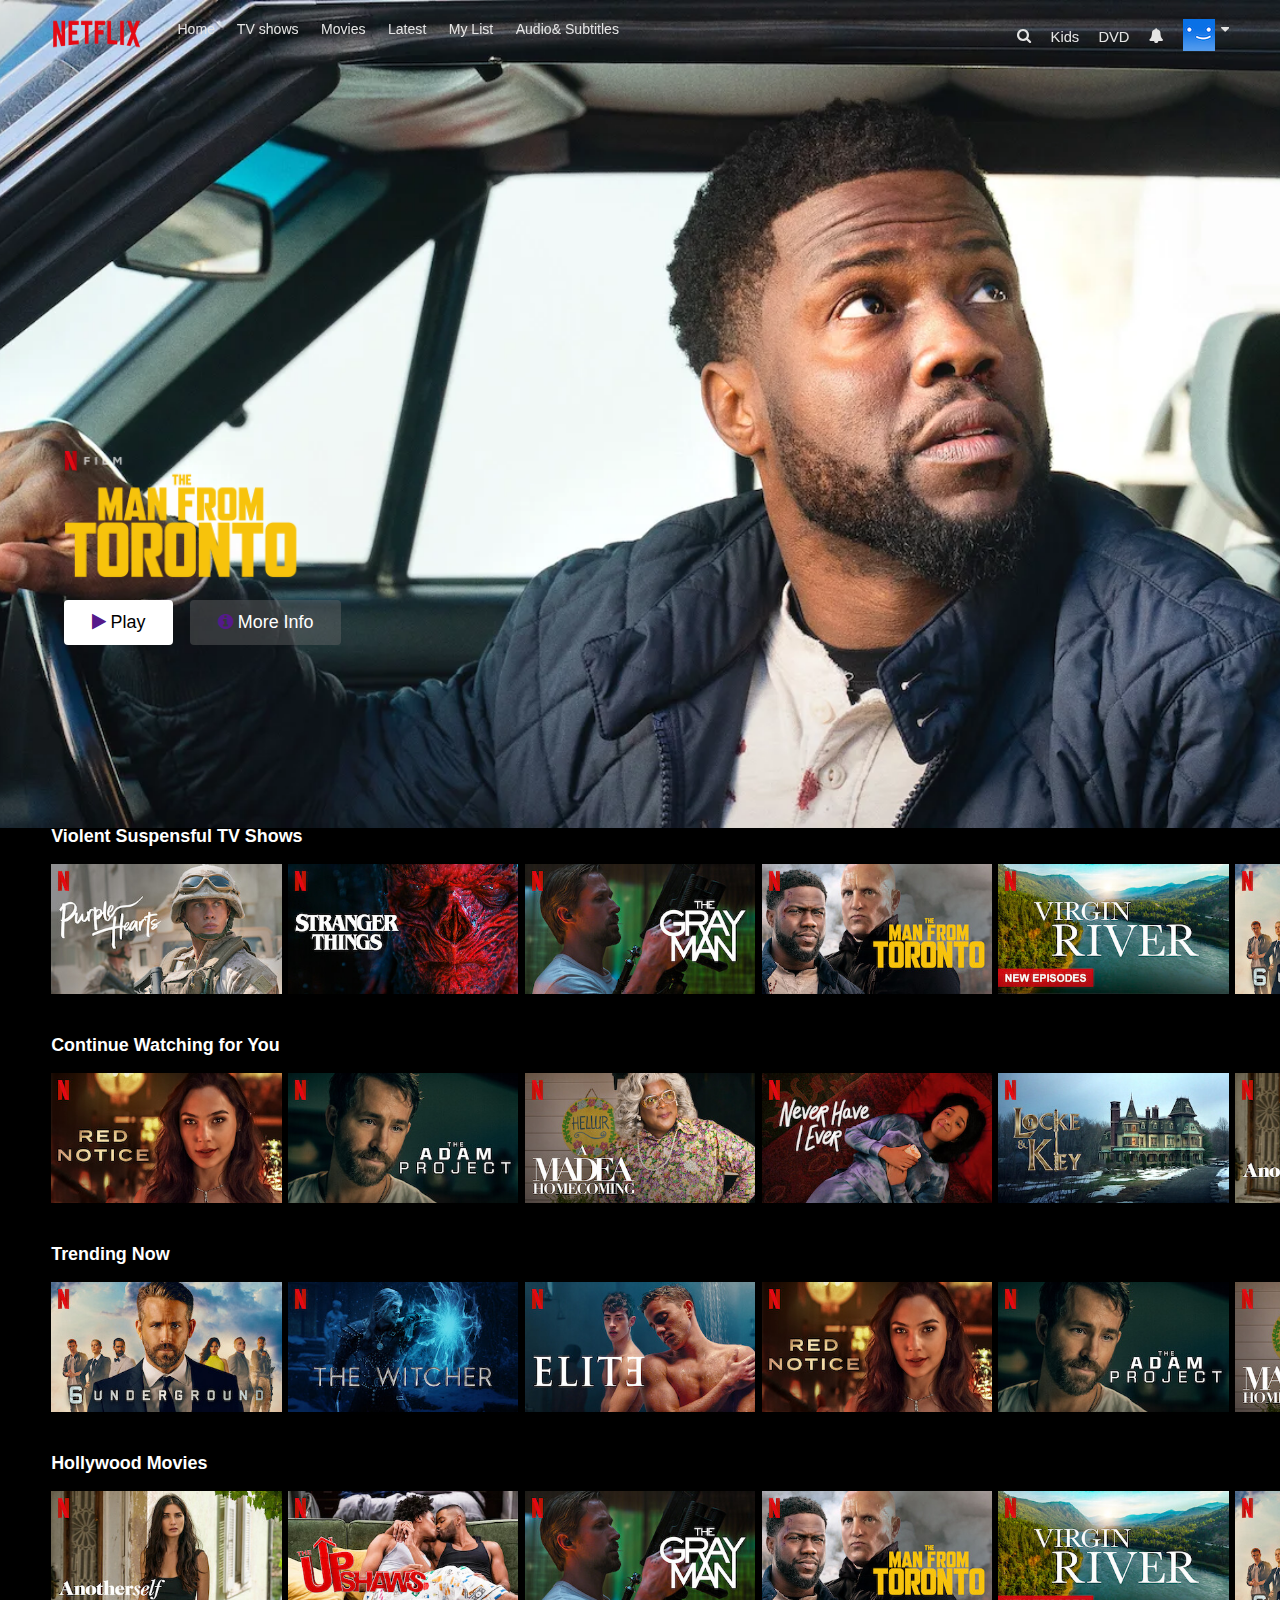
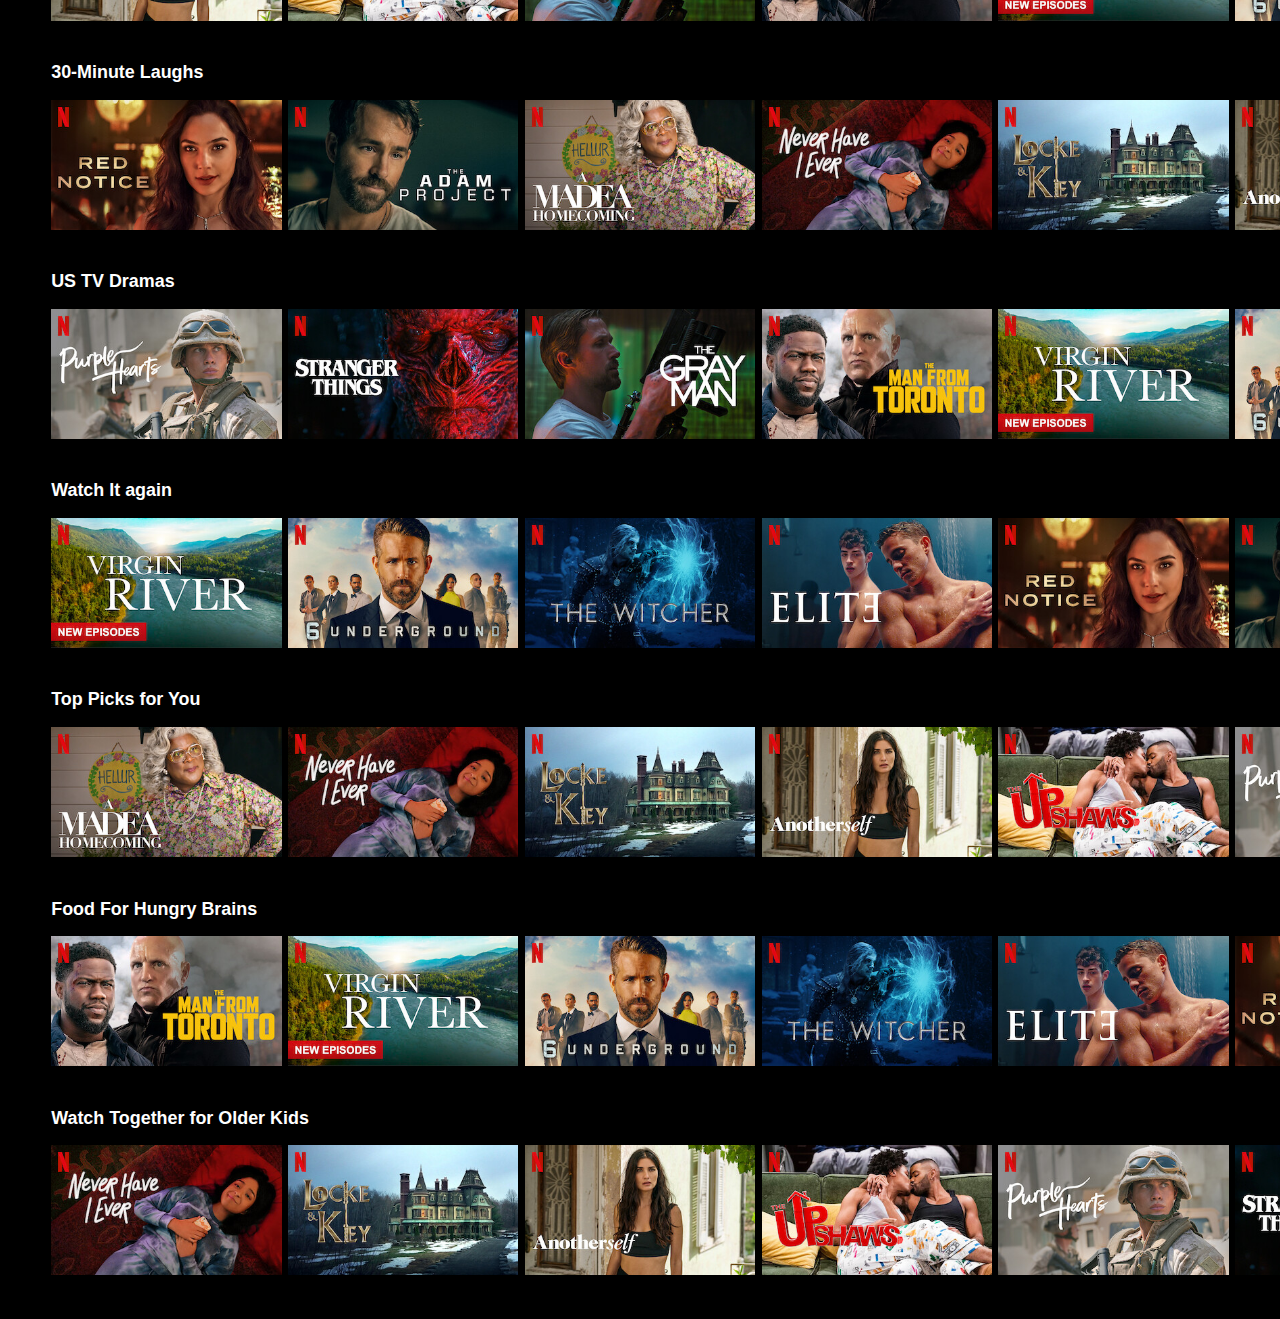
==== index.html @ 35ba5ec5 "debogging the styling of header" ====
<!DOCTYPE html>
<html lang="en">

<head>
    <meta charset="UTF-8">
    <meta http-equiv="X-UA-Compatible" content="IE=edge">
    <meta name="viewport" content="width=device-width, initial-scale=1.0">
    <link rel="stylesheet" href="https://cdnjs.cloudflare.com/ajax/libs/font-awesome/4.7.0/css/font-awesome.min.css">
    <link rel="stylesheet" href="./css/header.css" >
    <link rel="stylesheet" href="./css/body.css">
    <link rel="stylesheet" href="./css/modal.css">
    <title>Netflix</title>
</head>

<body>
    <div class="main">
        <div class="background">
            <div class="container">
                <header class="container_header" id="nav">

                    <div class="logo">
                        <img src="./images/logo2.png" class="imglogo">
                        <ul class="b links">
                            <li><a href="">Home </a></li>
                            <li><a href="">TV shows</a></li>
                            <li><a href="">Movies</a></li>
                            <li><a href="">Latest</a></li>
                            <li><a href="">My List</a></li>
                            <li><a href="">Audio& Subtitles</a></li>

                        </ul>
                    </div>
                    <div class="buttons">

                        <a href="" class="fa fa-search" id="btn"></a>
                        <a class="kids" href=" " id="btn">Kids</a>
                        <a href="">DVD</a>
                        <a href="" class="fa fa-bell" id="btn"></a>

                        <div class="dropdown">
                            <div class="dropbtn">
                                <a href=""><img src="./images/avtr.png" class="avtr"></a>
                                <span><a class="fa fa-caret-down"></a></span>
                            </div>

                            <div class="dropdown-content">
                                <a href="#">kids</a>
                                <a href="#">Manage Profile</a>
                                <hr>
                                <a href="">account</a>
                                <a href=""> help center</a>
                                <hr>
                                <a href=""> signout of Netflix</a>

                            </div>
                        </div>
                    </div>

            </div>
            </header>

            <!--banner-->

            <div class="banner">
                <div class="banner_elt">
                    <!-- <h1 class="ban_title">6 UNDERGROUND</h1> -->
                    <img src="./images/cvr-lrg.webp" class="ban_icn">
                    <div class="banner_btns">
                        <button class="banner_btn1"><a class="fa fa-play" href=""></a> Play</button>
                        <button class="banner_btn2"><a class="fa fa-info-circle" href=""></a> More Info</button>
                    </div>
                    <div class="ban_fader"></div>
                </div>
            </div>

            <!--horizontal sliders-->

            <div class="sliders">
                <a class="a slider_title">Violent Suspensful TV Shows</a>
                <div class="posters">
                    <div class="event_img">
                        <img src="./images/p1.jpg" class="poster">
                        <img src="./images/p2.jpg" class="poster">
                        <img src="./images/p3.jpg" class="poster">
                        <img src="./images/p4.jpg" class="poster">
                        <img src="./images/p5.jpg" class="poster">
                        <img src="./images/p6.jpg" class="poster">
                        <img src="./images/p7.jpg" class="poster">
                        <img src="./images/p8.jpg" class="poster">
                    </div>
                </div>

                <a class="slider_title">Continue Watching for You</a>
                <div class="posters">
                    <div class="event_img2">
                        <img src="./images/p9.jpg" class="poster">
                        <img src="./images/p10.jpg" class="poster">
                        <img src="./images/p11.jpg" class="poster">
                        <img src="./images/p12.jpg" class="poster">
                        <img src="./images/p13.jpg" class="poster">
                        <img src="./images/p14.jpg" class="poster">
                        <img src="./images/p15.jpg" class="poster">
                        <img src="./images/p5.jpg" class="poster">
                    </div>
                </div>

                <a class="slider_title">Trending Now</a>
                <div class="posters">
                    <div class="event_img3">
                        <img src="./images/p6.jpg" class="poster">
                        <img src="./images/p7.jpg" class="poster">
                        <img src="./images/p8.jpg" class="poster">
                        <img src="./images/p9.jpg" class="poster">
                        <img src="./images/p10.jpg" class="poster">
                        <img src="./images/p11.jpg" class="poster">
                        <img src="./images/p12.jpg" class="poster">
                        <img src="./images/p13.jpg" class="poster">
                    </div>
                </div>

                <a class="slider_title">Hollywood Movies</a>
                <div class="posters">
                    <div class="event_img4">
                        <img src="./images/p14.jpg" class="poster">
                        <img src="./images/p15.jpg" class="poster">
                        <img src="./images/p3.jpg" class="poster">
                        <img src="./images/p4.jpg" class="poster">
                        <img src="./images/p5.jpg" class="poster">
                        <img src="./images/p6.jpg" class="poster">
                        <img src="./images/p7.jpg" class="poster">
                        <img src="./images/p8.jpg" class="poster">
                    </div>
                </div>

                <a class="slider_title">30-Minute Laughs</a>
                <div class="posters">
                    <div class="event_img5">
                        <img src="./images/p9.jpg" class="poster">
                        <img src="./images/p10.jpg" class="poster">
                        <img src="./images/p11.jpg" class="poster">
                        <img src="./images/p12.jpg" class="poster">
                        <img src="./images/p13.jpg" class="poster">
                        <img src="./images/p14.jpg" class="poster">
                        <img src="./images/p15.jpg" class="poster">
                        <img src="./images/p1.jpg" class="poster">
                    </div>
                </div>

                <a class="slider_title">US TV Dramas</a>
                <div class="posters">
                    <div class="event_img6">
                        <img src="./images/p1.jpg" class="poster">
                        <img src="./images/p2.jpg" class="poster">
                        <img src="./images/p3.jpg" class="poster">
                        <img src="./images/p4.jpg" class="poster">
                        <img src="./images/p5.jpg" class="poster">
                        <img src="./images/p6.jpg" class="poster">
                        <img src="./images/p7.jpg" class="poster">
                        <img src="./images/p8.jpg" class="poster">
                    </div>
                </div>

                <a class="slider_title">Watch It again</a>
                <div class="posters">
                    <div class="event_img7">
                        <img src="./images/p5.jpg" class="poster">
                        <img src="./images/p6.jpg" class="poster">
                        <img src="./images/p7.jpg" class="poster">
                        <img src="./images/p8.jpg" class="poster">
                        <img src="./images/p9.jpg" class="poster">
                        <img src="./images/p10.jpg" class="poster">
                        <img src="./images/p11.jpg" class="poster">
                        <img src="./images/p12.jpg" class="poster">
                    </div>
                </div>

                <a class="slider_title">Top Picks for You</a>
                <div class="posters">
                    <div class="event_img8">
                        <img src="./images/p11.jpg" class="poster">
                        <img src="./images/p12.jpg" class="poster">
                        <img src="./images/p13.jpg" class="poster">
                        <img src="./images/p14.jpg" class="poster">
                        <img src="./images/p15.jpg" class="poster">
                        <img src="./images/p1.jpg" class="poster">
                        <img src="./images/p2.jpg" class="poster">
                        <img src="./images/p3.jpg" class="poster">
                    </div>
                </div>

                <a class="slider_title">Food For Hungry Brains</a>
                <div class="posters">
                    <div class="event_img9">
                        <img src="./images/p4.jpg" class="poster">
                        <img src="./images/p5.jpg" class="poster">
                        <img src="./images/p6.jpg" class="poster">
                        <img src="./images/p7.jpg" class="poster">
                        <img src="./images/p8.jpg" class="poster">
                        <img src="./images/p9.jpg" class="poster">
                        <img src="./images/p10.jpg" class="poster">
                        <img src="./images/p11.jpg" class="poster">
                    </div>
                </div>

                <a class="slider_title">Watch Together for Older Kids</a>
                <div class="posters">
                    <div class="event_img10">
                        <img src="./images/p12.jpg" class="poster">
                        <img src="./images/p13.jpg" class="poster">
                        <img src="./images/p14.jpg" class="poster">
                        <img src="./images/p15.jpg" class="poster">
                        <img src="./images/p1.jpg" class="poster">
                        <img src="./images/p2.jpg" class="poster">
                        <img src="./images/p3.jpg" class="poster">
                        <img src="./images/p4.jpg" class="poster">
                    </div>
                </div>

            </div>
        </div>


        <div class="popup">
            <div class="close_div">
                <img src="./images/svgexport-12.svg" class="close_btn" />
            </div>

            <div class="popup_content">
                <img src="./images/ban_icn.webp" class="img_title" />
                <div class="content_btns">
                    <button class="cont_btn btn1"><img src="./images/svgexport-3.svg" />Play</button>
                    <div>
                        <img src="./images/svgexport-9.svg" class="cont_bimg" />
                    </div>
                    <div>
                        <img src="./images/svgexport-10.svg" class="cont_bimg btn3" />
                    </div>
                    <div>
                        <img src="./images/svgexport-11.svg" class="cont_bimg">
                    </div>
                </div>

            </div>

            <div class="popup_padding">
                <div class="preview_detail">
                    <div class="preview_left">
                        <span class="match_score">96% Match</span>
                        <span class="year">2021</span>
                        <span class="maturity_num"> 18+</span>
                        <span class="duration">2 Seasons</span>
                        <span class="audio_badge"></span>
                        <img class="audio_desc" src="./images/svgexport-15.svg" />
                        <span class="ptrack_content">
                            <p>
                                Lorem ipsum dolor sit amet consectetur adipisicing elit. Optio
                                deleniti perferendis cupiditate minima!
                            </p>
                        </span>
                    </div>

                    <div class="preview_right">
                        <div class="preview_tag">
                            <span class="prev_title">Cast:
                                <a>a1, </a>
                                <a>a2, </a>
                                <a>a3, </a>
                            </span>
                            <span class="prev_title">Genres
                                <a>a1, </a>
                                <a>a2, </a>
                                <a>a3, </a>
                            </span>
                            <span class="prev_title">This Show is
                                <a>a1, </a>
                                <a>a2, </a>
                                <a>a3, </a>
                            </span>
                        </div>
                    </div>
                </div>

                <div class="selector">
                    <h3 class="selector_name">Episodes</h3>
                    <div class="season_selector">
                        <span>Season 1<a class="fa fa-caret-down"></a></span>
                    </div>
                </div>

                <div class="episode_lists selected">
                    <div class="episode_list">
                        <h2 class="index_num">1</h2>
                        <div class="select_play">
                            <div class="hovered_play">
                                <img src="./images/p5.jpg" class="select_play_top" />
                                <img src="./images/svgexport-16.svg" class="play_icn min" />
                            </div>
                        </div>
                        <div class="episode_content">
                            <div class="episode_title">
                                <span>The End's Beginning</span>
                                <span class="episode_length">57m</span>
                            </div>
                            <p class="episode_desc">
                                Lorem ipsum dolor sit, amet consectetur adipisicing elit.
                                Magni modi, rerum reiciendis libero iure adipisci quod ea
                                ullam aut nulla recusandae. Perspiciatis dolores ducimus velit
                                vero officiis expedita maiores architecto!
                            </p>
                        </div>
                    </div>
                </div>

                <div class="episode_lists">
                    <div class="episode_list">
                        <h2 class="index_num">2</h2>
                        <div class="select_play">
                            <div class="hovered_play">
                                <img src="./images/p5.jpg" class="select_play_top" />
                                <img src="./images/svgexport-16.svg" class="play_icn min" />
                            </div>
                        </div>
                        <div class="episode_content">
                            <div class="episode_title">
                                <span>The End's Beginning</span>
                                <span class="episode_length">57m</span>
                            </div>
                            <p class="episode_desc">
                                Lorem ipsum dolor sit, amet consectetur adipisicing elit.
                                Magni modi, rerum reiciendis libero iure adipisci quod ea
                                ullam aut nulla recusandae. Perspiciatis dolores ducimus velit
                                vero officiis expedita maiores architecto!
                            </p>
                        </div>
                    </div>
                </div>

                <div class="episode_lists">
                    <div class="episode_list">
                        <h2 class="index_num">3</h2>
                        <div class="select_play">
                            <div class="hovered_play">
                                <img src="./images/p5.jpg" class="select_play_top" />
                                <img src="./images/svgexport-16.svg" class="play_icn min" />
                            </div>
                        </div>
                        <div class="episode_content">
                            <div class="episode_title">
                                <span>The End's Beginning</span>
                                <span class="episode_length">57m</span>
                            </div>
                            <p class="episode_desc">
                                Lorem ipsum dolor sit, amet consectetur adipisicing elit.
                                Magni modi, rerum reiciendis libero iure adipisci quod ea
                                ullam aut nulla recusandae. Perspiciatis dolores ducimus velit
                                vero officiis expedita maiores architecto!
                            </p>
                        </div>
                    </div>
                </div>

                <div class="episode_lists">
                    <div class="episode_list">
                        <h2 class="index_num">4</h2>
                        <div class="select_play">
                            <div class="hovered_play">
                                <img src="./images/p5.jpg" class="select_play_top" />
                                <img src="./images/svgexport-16.svg" class="play_icn min" />
                            </div>
                        </div>
                        <div class="episode_content">
                            <div class="episode_title">
                                <span>The End's Beginning</span>
                                <span class="episode_length">57m</span>
                            </div>
                            <p class="episode_desc">
                                Lorem ipsum dolor sit, amet consectetur adipisicing elit.
                                Magni modi, rerum reiciendis libero iure adipisci quod ea
                                ullam aut nulla recusandae. Perspiciatis dolores ducimus velit
                                vero officiis expedita maiores architecto!
                            </p>
                        </div>
                    </div>
                </div>

                <div class="episode_lists">
                    <div class="episode_list">
                        <h2 class="index_num">5</h2>
                        <div class="select_play">
                            <div class="hovered_play">
                                <img src="./images/p5.jpg" class="select_play_top" />
                                <img src="./images/svgexport-16.svg" class="play_icn min" />
                            </div>
                        </div>
                        <div class="episode_content">
                            <div class="episode_title">
                                <span>The End's Beginning</span>
                                <span class="episode_length">57m</span>
                            </div>
                            <p class="episode_desc">
                                Lorem ipsum dolor sit, amet consectetur adipisicing elit.
                                Magni modi, rerum reiciendis libero iure adipisci quod ea
                                ullam aut nulla recusandae. Perspiciatis dolores ducimus velit
                                vero officiis expedita maiores architecto!
                            </p>
                        </div>
                    </div>

                </div>


                <h3 class="title_header">
                    <img src="./images/svgexport-17.svg" class="title_groupimg" />More
                    Like This
                </h3>

                <div class="collection">
                    <div class="grid_itm">
                        <div class="collc_card">
                            <div class="hovered_play">
                                <img src="./images/p5.jpg" class="collec_img" />
                                <img src="./images/svgexport-16.svg" class="play_icn" />
                            </div>
                            <div class="collec_title">
                                <div class="collec_row">
                                    <div>
                                        <span class="collec_simmilarity">88% Match</span>
                                        <span class="collec_maturitynum">7+</span>
                                        <span>2021</span>
                                    </div>

                                    <div>
                                        <img src="./images/svgexport-9.svg" class="collec_add" />
                                    </div>
                                </div>

                                <p class="collec_desc">
                                    Lorem ipsum dolor sit amet, consectetur adipisicing elit.
                                    Inventore, vero quasi hic in harum sunt, eaque ut totam
                                    dolorem voluptates minus saepe omnis
                                </p>
                            </div>
                        </div>
                    </div>

                    <div class="grid_itm">
                        <div class="collc_card">
                            <div class="hovered_play">
                                <img src="./images/p1.jpg" class="collec_img" />
                                <img src="./images/svgexport-16.svg" class="play_icn" />
                            </div>
                            <div class="collec_title">
                                <div class="collec_row">
                                    <div>
                                        <span class="collec_simmilarity">88% Match</span>
                                        <span class="collec_maturitynum">7+</span>
                                        <span>2021</span>
                                    </div>

                                    <div>
                                        <img src="./images/svgexport-9.svg" class="collec_add" />
                                    </div>
                                </div>
                                <p class="collec_desc">
                                    Lorem ipsum dolor sit amet, consectetur adipisicing elit.
                                    Inventore, vero quasi hic in harum sunt, eaque ut totam
                                    dolorem voluptates minus saepe omnis
                                </p>
                            </div>
                        </div>
                    </div>

                    <div class="grid_itm">
                        <div class="collc_card">
                            <div class="hovered_play">
                                <img src="./images/p4.jpg" class="collec_img" />
                                <img src="./images/svgexport-16.svg" class="play_icn" />
                            </div>
                            <div class="collec_title">
                                <div class="collec_row">
                                    <div>
                                        <span class="collec_simmilarity">88% Match</span>
                                        <span class="collec_maturitynum">7+</span>
                                        <span>2021</span>
                                    </div>

                                    <div>
                                        <img src="./images/svgexport-9.svg" class="collec_add" />
                                    </div>
                                </div>
                                <p class="collec_desc">
                                    Lorem ipsum dolor sit amet, consectetur adipisicing elit.
                                    Inventore, vero quasi hic in harum sunt, eaque ut totam
                                    dolorem voluptates minus saepe omnis
                                </p>
                            </div>
                        </div>
                    </div>

                    <div class="grid_itm">
                        <div class="collc_card">
                            <div class="hovered_play">
                                <img src="./images/p2.jpg" class="collec_img" />
                                <img src="./images/svgexport-16.svg" class="play_icn" />
                            </div>
                            <div class="collec_title">
                                <div class="collec_row">
                                    <div>
                                        <span class="collec_simmilarity">88% Match</span>
                                        <span class="collec_maturitynum">7+</span>
                                        <span>2021</span>
                                    </div>

                                    <div>
                                        <img src="./images/svgexport-9.svg" class="collec_add" />
                                    </div>
                                </div>
                                <p class="collec_desc">
                                    Lorem ipsum dolor sit amet, consectetur adipisicing elit.
                                    Inventore, vero quasi hic in harum sunt, eaque ut totam
                                    dolorem voluptates minus saepe omnis
                                </p>
                            </div>
                        </div>
                    </div>

                    <div class="grid_itm">
                        <div class="collc_card">
                            <div class="hovered_play">
                                <img src="./images/p11.jpg" class="collec_img" />
                                <img src="./images/svgexport-16.svg" class="play_icn" />
                            </div>
                            <div class="collec_title">
                                <div class="collec_row">
                                    <div>
                                        <span class="collec_simmilarity">88% Match</span>
                                        <span class="collec_maturitynum">7+</span>
                                        <span>2021</span>
                                    </div>

                                    <div>
                                        <img src="./images/svgexport-9.svg" class="collec_add" />
                                    </div>
                                </div>
                                <p class="collec_desc">
                                    Lorem ipsum dolor sit amet, consectetur adipisicing elit.
                                    Inventore, vero quasi hic in harum sunt, eaque ut totam
                                    dolorem voluptates minus saepe omnis
                                </p>
                            </div>
                        </div>
                    </div>
                </div>

                <!-- Trailers and More-->

                <h3 class="title_header">Trailers and More</h3>

                <div class="trailers">
                    <div class="trailer_itm">
                        <div class="trail_card">
                            <div class="hovered_play">
                                <img src="./images/p7.jpg" class="collec_img" />
                                <img src="./images/svgexport-16.svg" class="play_icn" />
                            </div>
                            <div class="trail_title">
                                <p class="trail_desc">
                                    Lorem ipsum dolor sit amet, consectetur adipisicing elit.
                                </p>
                            </div>
                        </div>
                    </div>

                    <div class="trailer_itm">
                        <div class="trail_card">
                            <div class="hovered_play">
                                <img src="./images/p3.jpg" class="collec_img" />
                                <img src="./images/svgexport-16.svg" class="play_icn" />
                            </div>
                            <div class="trail_title">
                                <p class="trail_desc">
                                    Lorem ipsum dolor sit amet, consectetur adipisicing elit.
                                </p>
                            </div>
                        </div>
                    </div>

                    <div class="trailer_itm">
                        <div class="trail_card">
                            <div class="hovered_play">
                                <img src="./images/p5.jpg" class="collec_img" />
                                <img src="./images/svgexport-16.svg" class="play_icn" />
                            </div>
                            <div class="trail_title">
                                <p class="trail_desc">
                                    Lorem ipsum dolor sit amet, consectetur adipisicing elit.
                                </p>
                            </div>
                        </div>
                    </div>

                    <div class="trailer_itm">
                        <div class="trail_card">
                            <div class="hovered_play">
                                <img src="./images/p4.jpg" class="collec_img" />
                                <img src="./images/svgexport-16.svg" class="play_icn" />
                            </div>
                            <div class="trail_title">
                                <p class="trail_desc">
                                    Lorem ipsum dolor sit amet, consectetur adipisicing elit.
                                </p>
                            </div>
                        </div>
                    </div>
                </div>

                <h3 class="title_header tabout">About Locke & Key</h3>
                <div class="bottom_about">
                    <div class="about_row">
                        <span class="tags_label">Cast:</span>
                        <a>Darby</a>
                        <a>Conor</a>
                        <a>Emilia</a>
                        <a>Jones blues</a>
                        <a>steve harrington</a>
                        <a>ipsum alumunium</a>
                        <a>lorem</a>
                        <a>tiop</a>
                    </div>
                    <div class="cast_row">
                        <span class="tags_label">Genre:</span>
                        <a>Fantancy TV Shows,</a>
                        <a>Teen Tv Shows,</a>
                        <a>TV Action & Adventure,</a>
                        <a>US TV shows</a>
                    </div>
                    <div class="cast_row">
                        <span class="tags_label">This show is:</span>
                        <a>Mind-Bending,</a>
                        <a>Witty</a>
                        <a>Irrelevant</a>
                    </div>
                    <div class="cast_row">
                        <span class="tags_label end">Maturity rating:</span>
                        <span class="about_maturitynum">18+</span>
                        <span>Vilolence,</span>
                        <span>Sex,</span>
                        <span>substances</span>
                        <p>Recommended for ages 18 and up</p>
                    </div>
                </div>
            </div>


        </div>



    </div>
    <script src="./js/index.js"></script>
    <script src="./js/modal.js"></script>

</body>

</html>
---- css/header.css ----
@font-face {
    font-family: Netflix-bold;
    src: url(./Font/NetflixSans-Bold.otf);
}

.container_header{
    display: flex;
    padding-top: 1.5vw;
    position: fixed;
    justify-content: space-around;
    width: 100vw;
    transition-timing-function: ease-in;
    transition: all 0.5s;
    z-index: 1;

  }


.logo{
    /* margin-left: 4.2vw; */
    display: flex;
    float: left;

}
  .imglogo{
    width: 7.2vw;
    height: 2.5vw;
  }

  
  .links{
    list-style: none;
    width: auto;
    padding:  0vw 15vw 0vw 2vw;

  }
  
.links li{
    display: inline;
    margin: 0vw .7vw;
    vertical-align: middle;
    

}
.links li a{
    font-family: Netflix-bold, Arial, Helvetica, sans-serif;
    text-decoration: none;
    font-size: 1.1vw;
    color: #e5e5e5;
    font-weight: 500;


}

.links li a:hover{
  color: white;
}


.buttons{
    display: flex;
    justify-content: center;
    align-items: center; 
    padding-left: 7vw;
}
.buttons li{
  display: inline;
}

.buttons a{
    text-decoration: none;
    font-size: 1.15vw;
    margin: 0vw 0vw 0vw .5vw ;
    /* bottom: 2vw; */
    color: #e5e5e5;
    vertical-align: middle;
    padding-right: 1vw;


}

.dropbtn a{
    padding-right: unset;
}

.buttons a:hover{
  color: white;

}



.buttons li{
  list-style: none;

}

.container_main{
    /* grid-column-start: span 3; */

}

/* styling drop down in the header*/
.dropdown{
    /* float: left; */
    overflow: hidden;
    display: inline-block;
  }
  
.dropdown-content{
    /* box-shadow: 0px 0px 10px 10px rgb(159, 159, 159); */
    /* padding: 30px; */
    display: none;
    position: absolute;
    color: white;
    text-decoration: none;
    text-align: left;
    background-color: black;
    right: 4vw;
    top: 4.5vw;
  }
  .dropdown-content a{
    padding: 1rem;
    text-decoration: none;
    font-weight: bold;
    float: none;
    color: white;
    display: block;
    text-align: left;
  }

  .dropdown:hover .dropdown-content{
    display: block;
  }

  .dropdown-content hr{
    line-height: .5vw;
  }

  .dropdown-content a:hover{
    text-decoration: underline;
  }
  .dropbtn{
    display: flex;
    flex-direction: row;
    overflow: hidden;
    color: wheat;
  }
  
  .dropbtn a{
    vertical-align: middle;
  }
  
  .dropbtn:hover .fa{
    transition: .5s;
    transform: rotate(180deg);
    cursor: pointer;
  }

  /*-----*/

  


  /*black navigation*/
  .black_nav{
    background-color: #111;
    height: 11vh;
  }
---- css/body.css ----
@font-face {
    font-family: Netflix-Sans;
    src: url(./Font/NetflixSans-Light.otf);
}
@font-face {
    font-family: Netflix-bold;
    src: url(./Font/NetflixSans-Bold.otf);
}

* {
    margin: 0;
    padding: 0;
    box-sizing: border-box;
    font-family: Netflix-Sans, Arial, Helvetica, sans-serif;

  }

  body {
    background-color: black;
    font-family: "Poppins", sans-serif;
    color: white;
  }

.event_img, .event_img2, 
.event_img3, .event_img4, 
.event_img5, .event_img6, 
.event_img7, .event_img8, 
.event_img9, .event_img10 {
    
    display: flex;
}


.banner{
    background-image: url("../images/cvr-new.webp");
    background-size: cover;
    background-position: 50%;
    color: white;
    object-fit: contain;
    width: 100%;
    height: 92vh;
    overflow-x: hidden;
    left: 0;
    opacity: 1;
    transition: opacity .4s cubic-bezier(.665,.235,.265,.8) 0s;
}

.banner_elt{
  margin-left: 5vw ;
  left: 2%;
  padding-top: 50vh;
  display: inline-block;
  
}

.ban_icn{   
  width: 25vw;
}



.banner_btns{
  cursor: pointer;
  color: white;
  outline: none;
  border: none;
  padding: 1.4vw 0vw 0.5vw 0vw;
  margin-right: 1rem ;
} 

.banner_btns a{
  text-decoration: none;
}

.banner_btns a :visited{
  color: inherit;
}

.banner_btn1{
  background-color: white;
  color: black;
  margin-right: 1vw;

}

.banner_btn1:hover{
  background-color: rgba(194, 194, 198, 0.4);
}

.banner_btn2{
  
  background-color: rgba(109, 109, 110, 0.4);
  color: white;

}

.banner_btn2:hover{
  background-color: rgba(109, 109, 110, 0.7);
}

.banner_btns button{
  font-size: 1.4vw;
  border-radius: 4px;
  border-color: transparent;
  padding: .8vw 2vw;
}

/*sliders */

.sliders{
    color: white;
    padding: 0vw 0vw 0vw 4vw ;
    line-height: 1.25vw;
    vertical-align: bottom;
  
  }
  
  .a{
    background-color: transparent;
  }
  
  .slider_title{
    font-size: #E5E5E5;
    font-size: 1.4vw;
    font-weight: 600;
    line-height: 1.4vw;
  }
  .posters{
    display: flex;
    overflow-y: hidden;
    overflow-x: scroll;
    padding-bottom: 3.4vw;
    padding-top: 1.4vw;
    
  }
  .posters img{
    cursor: pointer;
  }
  
  .posters::-webkit-scrollbar{
    display: none;
  }
  
  .poster{
    /* width: 100%; */
    width: 18vw;
    object-fit: contain;
    margin-right: .5vw;
    max-height: 15vw;
    transition: transform 450ms;
  }
---- css/modal.css ----
@font-face {
    font-family: Netflix-Sans;
    src: url(./Font/NetflixSans-Light.otf);
}
@font-face {
    font-family: Netflix-bold;
    src: url(./Font/NetflixSans-Bold.otf);
}

*{
    padding: 0;
    margin: 0;
    font-family: Netflix-Sans, Arial, Helvetica, sans-serif;
}

body{
    position: relative;
    /* overflow-y: hidden; */

}
.main{
    width: 100%;
    height: 100%;
    z-index: -1;
    
}


.popup{
    position: fixed;
    left: 12vw; 
    top: 3vw;   
    display: none;
    width: 74vw;
    background: black;
    overflow-y: scroll;
    /* height: 90vh; */
    bottom: 0;
    border-radius: 7px;
    font-size: 1.1vw;

    
}
.popup::-webkit-scrollbar{
    display: none;
  }

.popup.active{
    display: block;
    
}

.container.blur{
    filter: blur(1px);
    background-color: black;
}


.popup .close_div{
    float: right;
    padding-top: 0.8vw;
    padding-right: 1.56vw;
    /* height: 20px; */
    cursor: pointer;

}

.close_btn{
    background-color: #181818;
    border-radius: 50%;
    padding: .7vw;
    height: 3vw;
    cursor: pointer;

}

.close_btn img{
    color: white;
    /* height: 1.4vw; */
    
}


.img_title{
    width: 15vw;
    padding-top: 20vw;
    background: transparent;
    padding-left: 5vw;
   

}

.popup_content{
    /* background-image: url('./images/ban_cvr.webp'); */
    background-image: linear-gradient(rgba(0,0,0, 0) 0%,rgba(0,0,0, 1) 100%), url('../images/ban_cvr.webp');
    background-size: cover;
    background-repeat: no-repeat;
    background-position: 100%;
    object-fit: contain;
    height: 80vh;
    color: white;
    
}




.popup p{
    color: white;
}


.content_btns{
    display: flex;
    padding: 1.4vw 0vw 0.5vw 5vw;
    /* width: fit-content; */
    background: transparent;

  } 

.content_btns div{
    margin: 0 .5vw;
}
  
.cont_btn{
    background-color: #2A2A2A99;
    padding: .6vw;
    border-radius: 50%;
    cursor: pointer;
    
}

.btn1{
    border-radius: 4px;
    padding: .8vw 2vw;
    color: black;
    font-size: 1.4vw;
    background-color: white;
    display: flex;
    align-items: center;
    justify-content: center;
    font-weight: 700;
    
}

.btn3{
    margin-right: 40vw;
}


.cont_bimg{
    border-radius: 50%;
    padding: .7vw;
    height: 4vw;
    cursor: pointer;
    background-color: rgba(42,42,42,.6);
    border: 2px solid hsla(0,0%,100%,.5);
}

.cont_bimg:hover{
    background-color: #2a2a2a;
    border-color: #fff;
}

.popup_padding{
    padding: 0vw 3.79vw;
}


.ptrack_content p{
    font-size: 1.1vw;
}

.preview_detail{
    display: grid;
    grid-template-columns: repeat(2, 1fr);
    color: white;
    justify-content: space-between;
    align-content: space-around;
    /* padding:1vw 3vw 2vw 3vw; */
   
}

.preview_left{
    grid-column-start: span 1;
    

}

.preview_left span{
    margin-right: .6vw;
    font-size: 1.1vw;

}

.audio_desc{
    height: 1.4vw;
    cursor: pointer;

}


.match_score{
    color: #46D369;
}

.ptrack_content{
    padding-top: 2vw;
    display: block;
}
.preview_right{
    grid-column-start: span 1;
    margin-left: 2.5vw;

}
.preview_tag span{
    display: block;
    font-size: 1.1vw;

}

.prev_title{
    color: #777777;
}

.prev_title a{
    color: white;
    cursor: pointer;

}

.prev_title a:hover {
    text-decoration: underline;
}

/*--*/

.selector{
    /* display: grid; */
    /* grid-template-columns: repeat(2, 1fr); */
    padding:1vw 0 2vw 0;
    display: flex;
    justify-content: space-between;

}


.selector_name{
    /* grid-column-start: span 1; */
    display: flex;
    justify-content: center;
    align-items: center;
    font-size: 1.9vw;
    font-weight: 700;
    font-family: Netflix-bold, Arial, Helvetica, sans-serif;


}

.season_selector {
    /* position: relative; */
    /* left: 23vw; */
    /* grid-column-start: span 1; */
    border: 1px solid rgb(208, 206, 206);
    width: fit-content;
    padding: 1vw 1.2vw;
    font-size: 1.4vw;
    font-weight: 700;

}
.season_selector a{
    color: white;
}

/*- styling season selector-*/
.episode_list{
    display: flex;
    /* justify-content: firs; */
    transition: all 0.5s;
    z-index: 1;
    /* grid-template-columns: repeat(2, 1fr); */
}

.index_num{
    /* width: fit-content; */
    display: flex;
    align-items: center;
    justify-content: center;
    font-weight: 700;
    color: #D2D2D2;
}

.episode_title{
    font-weight: 700;
}
.episode_lists{
    display: inline-block;
    padding: 1.26vw;
    border-bottom: .1px solid rgb(94, 92, 92);
    cursor: pointer;
}

.episode_lists.selected{
    background: #333333;
    border-radius: 3px;
    border-bottom: none;
    /* margin: 1vw 3vw; */
    
}

.select_play{
  
    display: flex;
    justify-content: center;
    align-items: center;
    padding-left: 2vw;

}

.select_play_top{
    height: 6vw;
    border-radius: 4px;

    
}

.episode_lists:hover .play_icn{
    display: block;
}

.episode_length{
    padding-left: 0.6vw;
}

.episode_title{
    display: flex;
    justify-content: space-between;
    padding: 1.25vw 0.63vw 0.63vw 1.25vw;
}

.episode_desc{
    padding: 0 1vw 1vw;

}

.episode_content p{
    color: #D2D2D2;

}


.title_header{
    margin: 3.7vw 0 1.2vw;
    display: flex;
    font-size: 1.9vw;
    font-family: Netflix-bold, Arial, Helvetica, sans-serif;


}

/*--*/
/* collection cards*/


.title_groupimg{
    display: flex;
    align-items: center;
    justify-content: center;
    margin-right: 1.1vw;
    height: 2.5vw;
}
.collection{
    display: grid;
    grid-auto-rows: auto;
    /* width: 10vw; */
    grid-gap : 1.2vw;
    grid-template-columns: repeat(3, 1fr);    
    /* align-items: start; */
    /* padding: 2.5vw; */
}


.grid_itm{
    /* overflow: hidden; */
    /* cursor: pointer; */
    transition: 0.2s;
    /* background-color: grey; */


}

.grid_itm:hover{
    /* transform: translateY(-0.5%); */

}

.collec_img{
    width: 20vw;
}

.collec_title{
    background: #333333;
    padding: 1.2vw;

}

.collec_row{
    display: flex;
    justify-content: space-between;
}

.collec_simmilarity{
    display: block;
    color: #46D369;

}
.collec_maturitynum{
    border: 1px solid #D2D2D2;
    padding: 0 0.4vw;

}

.collec_add{
    border-radius: 50%;
    padding: .7vw;
    height: 3vw;
    border: 2px solid hsla(0,0%,100%,.5);
    cursor: pointer;
}

.collec_add:hover{
    background-color: #2a2a2a;
    border-color: #fff;
}

.collec_desc{
    padding: 1vw 1vw 1vw 0vw;
    color: #D2D2D2;
}


/* Trailers and More*/
.hovered_play{
    position: relative;
}

.grid_itm:hover .play_icn{
    display: block;
}
.play_icn{
    position: absolute;
    display:none;
    width:4vw;
    margin:0 auto;
    top: 4vw; 
    left:0px;
    right:0px;
    z-index:1;
    border: 1px solid #D2D2D2;
    border-radius: 50%;
    padding: .7vw;
    background: #1E1E1480;
}

.play_icn.min{
    
    top: 1vw; 
    
}

.trailers{
    display: grid;
    grid-auto-rows: auto;
    grid-gap : 1.2vw;
    grid-template-columns: repeat(3, 1fr);    
}

.trailer_itm{
    cursor: pointer;
    transition: 0.2s;


}

.trail_desc{
    padding: 1vw 1vw 1vw 0vw;
    color: #D2D2D2;

}

.trailer_itm:hover .play_icn{
    display: block;
}

/*--about--*/

.tabout{
    margin: 3.7vw 0 1.5vw;
}


.bottom_about a:hover{
    text-decoration: underline;
    cursor: pointer;
}

.about_maturitynum{
    border: 1px solid #D2D2D2;
    padding: 0 0.4vw;
    cursor: pointer;
    
}

.cast_row{
    margin: 0.5vw 0.5vw 0.5vw 0;
}

.cast_row p{
    /* padding-left: 5vw; */
}

.tags_label{
    color: #777777;
}

.tags_label.end{
    display: inline-flexbox;
}
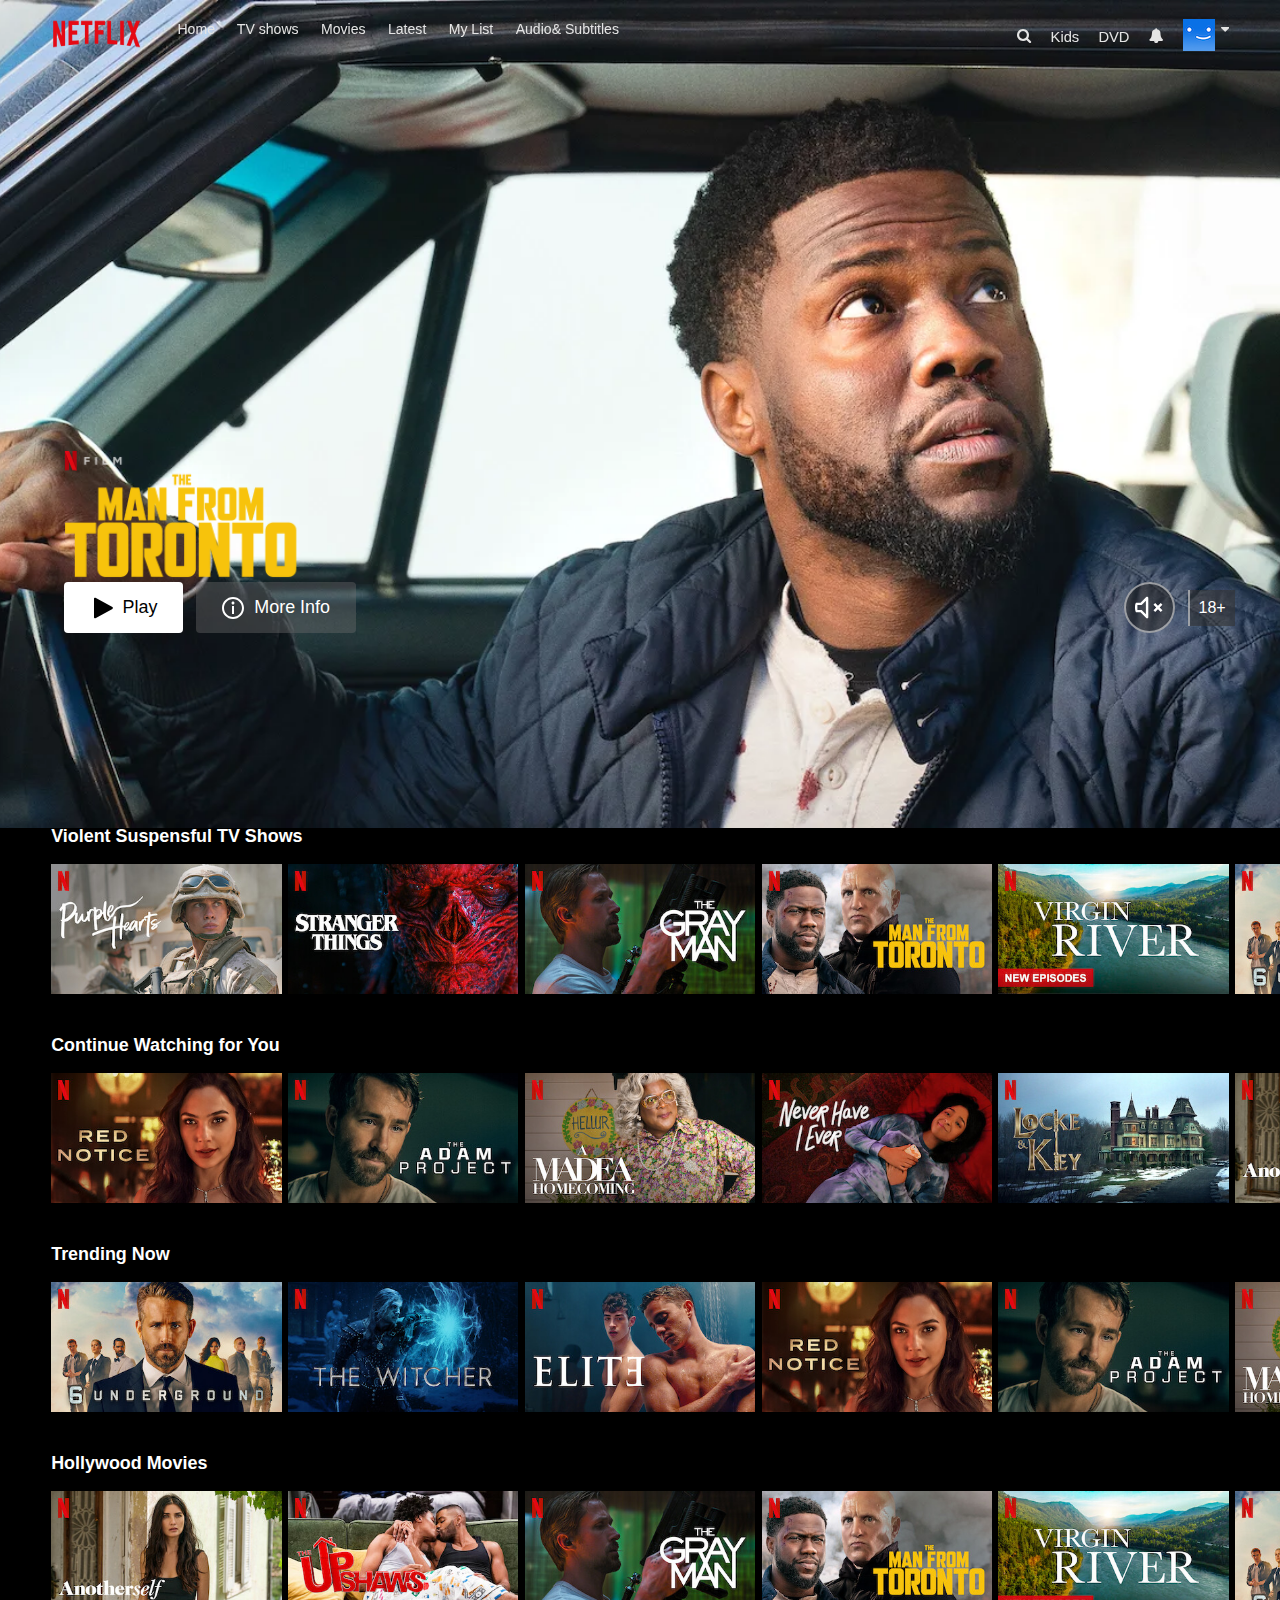
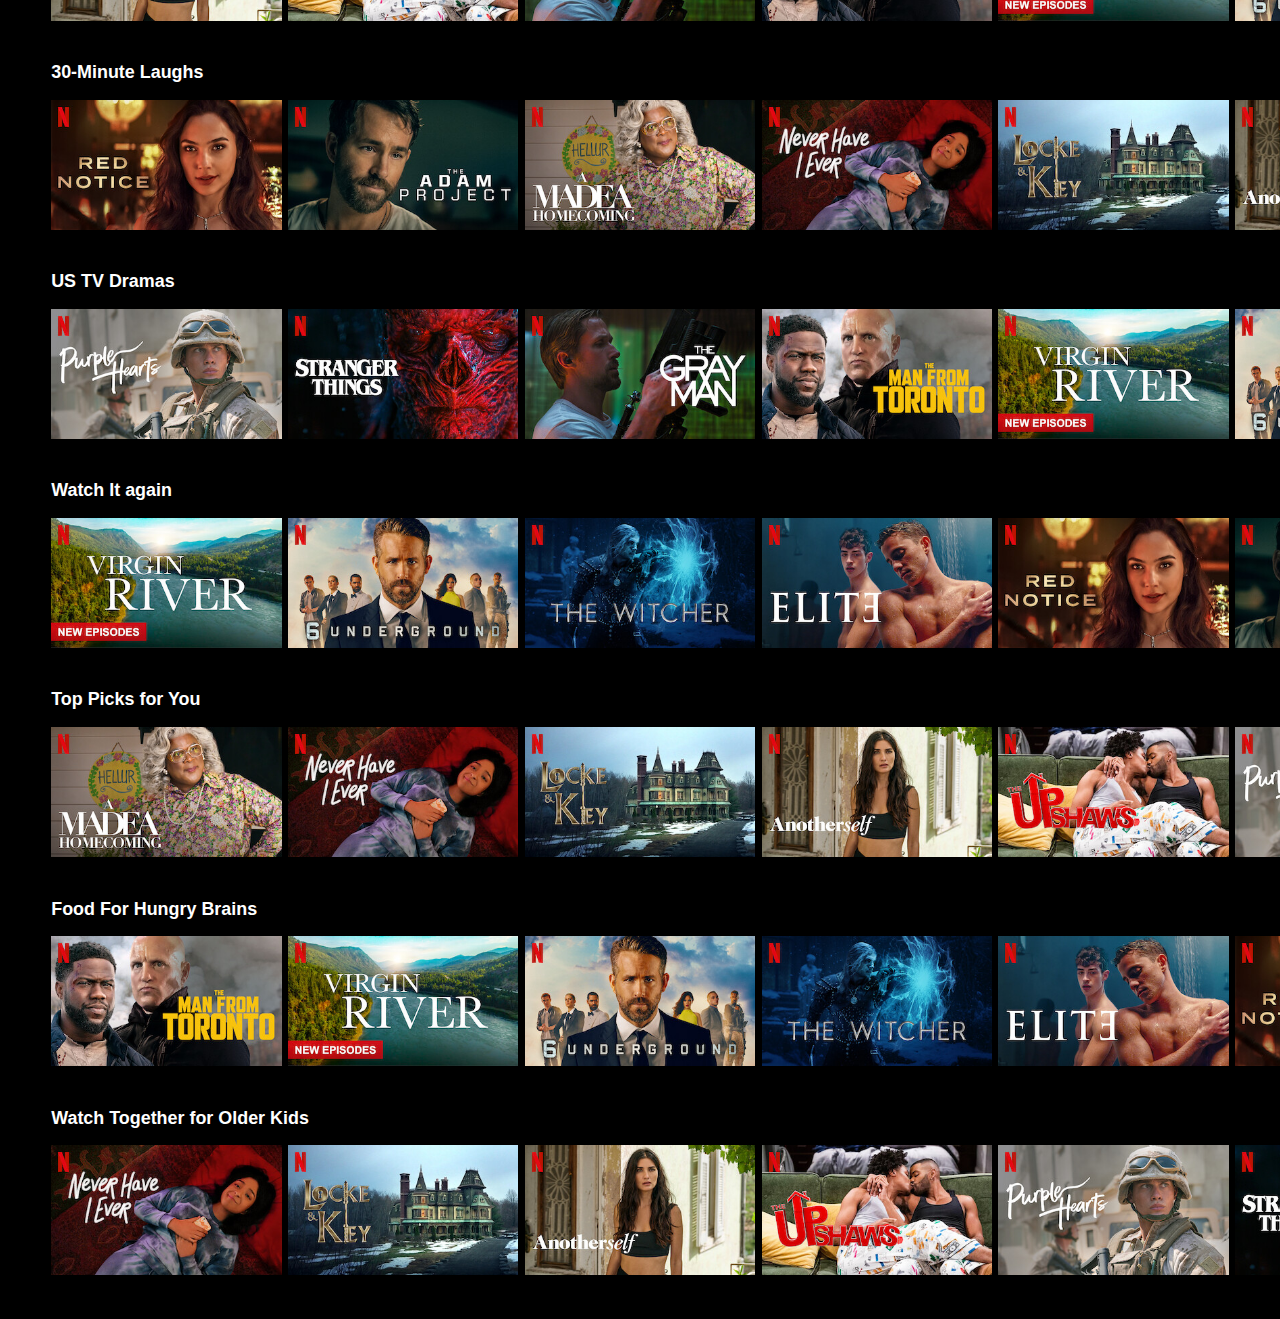
==== commit b88673b4: "styling banner componenets" ====
--- a/index.html
+++ b/index.html
@@ -66,8 +66,19 @@
                     <!-- <h1 class="ban_title">6 UNDERGROUND</h1> -->
                     <img src="./images/cvr-lrg.webp" class="ban_icn">
                     <div class="banner_btns">
-                        <button class="banner_btn1"><a class="fa fa-play" href=""></a> Play</button>
-                        <button class="banner_btn2"><a class="fa fa-info-circle" href=""></a> More Info</button>
+                        <div class="banner_left">
+                            <div class="banner_btn1"> 
+                                <img src="./images/svgexport-3.svg">Play</div>
+                            <div class="banner_btn2"> 
+                                <img src="./images/svgexport-4.svg">More Info</div>
+                        </div>
+
+                        <div class="banner_right">
+                            
+                            <img src="./images/svgexport-11.svg" alt="">
+                            <a> 18+</a>
+                            
+                        </div> 
                     </div>
                     <div class="ban_fader"></div>
                 </div>
--- a/css/body.css
+++ b/css/body.css
@@ -26,7 +26,7 @@
 .event_img5, .event_img6, 
 .event_img7, .event_img8, 
 .event_img9, .event_img10 {
-    
+
     display: flex;
 }
 
@@ -62,35 +62,46 @@
 .banner_btns{
   cursor: pointer;
   color: white;
-  outline: none;
-  border: none;
-  padding: 1.4vw 0vw 0.5vw 0vw;
   margin-right: 1rem ;
+  /* width: fit-content; */
+  display: flex;
+  justify-content: space-between;
 } 
 
-.banner_btns a{
-  text-decoration: none;
-}
-
-.banner_btns a :visited{
-  color: inherit;
-}
 
 .banner_btn1{
   background-color: white;
   color: black;
   margin-right: 1vw;
+  font-size: 1.4vw;
+  border-radius: 4px;
+  border-color: transparent;
+  padding: .8vw 2vw;
+  display: flex;
+  justify-content: center;
+  align-items: center;
 
 }
 
+.banner_btns img{
+    padding-right: .7vw;
+}
+
 .banner_btn1:hover{
-  background-color: rgba(194, 194, 198, 0.4);
+    background-color: rgba(255, 255, 255, 0.75);  
 }
 
 .banner_btn2{
   
   background-color: rgba(109, 109, 110, 0.4);
   color: white;
+  font-size: 1.4vw;
+  border-radius: 4px;
+  border-color: transparent;
+  padding: .8vw 2vw;
+  display: flex;
+  justify-content: center;
+  align-items: center;
 
 }
 
@@ -98,12 +109,45 @@
   background-color: rgba(109, 109, 110, 0.7);
 }
 
-.banner_btns button{
-  font-size: 1.4vw;
-  border-radius: 4px;
-  border-color: transparent;
-  padding: .8vw 2vw;
+.banner_left{
+    display: flex;
+    padding-right: 60vw;
 }
+
+.banner_right{
+    display: flex;
+    position: relative;
+    width: max-content;
+    justify-content: center;
+    align-items: center;
+    
+}
+.banner_right img{
+    border-radius: 50%;
+    padding: .7vw;
+    height: 4vw;
+    cursor: pointer;
+    background-color: rgba(42,42,42,.6);
+    border: 2px solid hsla(0,0%,100%,.5);
+    margin-right: 1vw;
+
+}
+.banner_right a{
+    border-left: 2px solid hsla(0,0%,100%,.5);
+    background: #33333399;
+    padding: .7vw;
+    /* height: 4vw; */
+    width: fill;
+    right: 0;
+}
+
+.banner_right img:hover{
+    background: rgba(255, 255, 255, 0.1);
+}
+
+
+
+
 
 /*sliders */
 
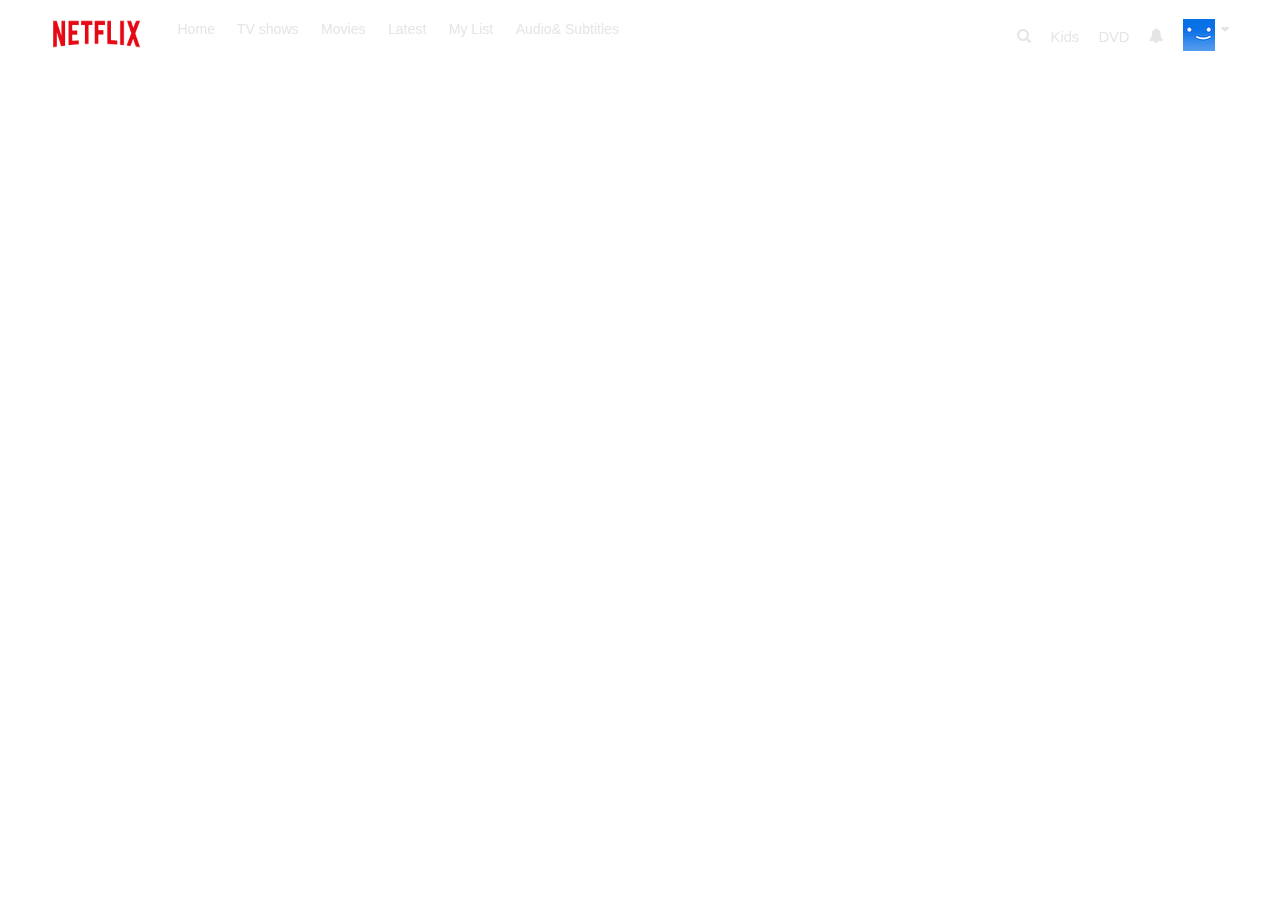
==== commit 3e1aef3e: "adding the header" ====
--- a/index.html
+++ b/index.html
@@ -16,661 +16,48 @@
     <div class="main">
         <div class="background">
             <div class="container">
-                <header class="container_header" id="nav">
+                    <header class="container_header" id="nav">
 
-                    <div class="logo">
-                        <img src="./images/logo2.png" class="imglogo">
-                        <ul class="b links">
-                            <li><a href="">Home </a></li>
-                            <li><a href="">TV shows</a></li>
-                            <li><a href="">Movies</a></li>
-                            <li><a href="">Latest</a></li>
-                            <li><a href="">My List</a></li>
-                            <li><a href="">Audio& Subtitles</a></li>
+                        <div class="logo">
+                            <img src="./images/logo2.png" class="imglogo">
+                            <ul class="b links">
+                                <li><a href="">Home </a></li>
+                                <li><a href="">TV shows</a></li>
+                                <li><a href="">Movies</a></li>
+                                <li><a href="">Latest</a></li>
+                                <li><a href="">My List</a></li>
+                                <li><a href="">Audio& Subtitles</a></li>
 
-                        </ul>
-                    </div>
-                    <div class="buttons">
+                            </ul>
+                        </div>
+                        <div class="buttons">
 
-                        <a href="" class="fa fa-search" id="btn"></a>
-                        <a class="kids" href=" " id="btn">Kids</a>
-                        <a href="">DVD</a>
-                        <a href="" class="fa fa-bell" id="btn"></a>
+                            <a href="" class="fa fa-search" id="btn"></a>
+                            <a class="kids" href=" " id="btn">Kids</a>
+                            <a href="">DVD</a>
+                            <a href="" class="fa fa-bell" id="btn"></a>
 
-                        <div class="dropdown">
-                            <div class="dropbtn">
+                            <div class="dropdown">
+                                <div class="dropbtn">
                                 <a href=""><img src="./images/avtr.png" class="avtr"></a>
                                 <span><a class="fa fa-caret-down"></a></span>
                             </div>
 
-                            <div class="dropdown-content">
-                                <a href="#">kids</a>
-                                <a href="#">Manage Profile</a>
-                                <hr>
-                                <a href="">account</a>
-                                <a href=""> help center</a>
-                                <hr>
-                                <a href=""> signout of Netflix</a>
+                        <div class="dropdown-content">
+                            <a href="#">kids</a>
+                            <a href="#">Manage Profile</a>
+                            <hr>
+                            <a href="">account</a>
+                            <a href=""> help center</a>
+                            <hr>
+                            <a href=""> signout of Netflix</a>
 
-                            </div>
                         </div>
-                    </div>
-
-            </div>
-            </header>
-
-            <!--banner-->
-
-            <div class="banner">
-                <div class="banner_elt">
-                    <!-- <h1 class="ban_title">6 UNDERGROUND</h1> -->
-                    <img src="./images/cvr-lrg.webp" class="ban_icn">
-                    <div class="banner_btns">
-                        <div class="banner_left">
-                            <div class="banner_btn1"> 
-                                <img src="./images/svgexport-3.svg">Play</div>
-                            <div class="banner_btn2"> 
-                                <img src="./images/svgexport-4.svg">More Info</div>
-                        </div>
-
-                        <div class="banner_right">
-                            
-                            <img src="./images/svgexport-11.svg" alt="">
-                            <a> 18+</a>
-                            
-                        </div> 
-                    </div>
-                    <div class="ban_fader"></div>
-                </div>
-            </div>
-
-            <!--horizontal sliders-->
-
-            <div class="sliders">
-                <a class="a slider_title">Violent Suspensful TV Shows</a>
-                <div class="posters">
-                    <div class="event_img">
-                        <img src="./images/p1.jpg" class="poster">
-                        <img src="./images/p2.jpg" class="poster">
-                        <img src="./images/p3.jpg" class="poster">
-                        <img src="./images/p4.jpg" class="poster">
-                        <img src="./images/p5.jpg" class="poster">
-                        <img src="./images/p6.jpg" class="poster">
-                        <img src="./images/p7.jpg" class="poster">
-                        <img src="./images/p8.jpg" class="poster">
-                    </div>
-                </div>
-
-                <a class="slider_title">Continue Watching for You</a>
-                <div class="posters">
-                    <div class="event_img2">
-                        <img src="./images/p9.jpg" class="poster">
-                        <img src="./images/p10.jpg" class="poster">
-                        <img src="./images/p11.jpg" class="poster">
-                        <img src="./images/p12.jpg" class="poster">
-                        <img src="./images/p13.jpg" class="poster">
-                        <img src="./images/p14.jpg" class="poster">
-                        <img src="./images/p15.jpg" class="poster">
-                        <img src="./images/p5.jpg" class="poster">
-                    </div>
-                </div>
-
-                <a class="slider_title">Trending Now</a>
-                <div class="posters">
-                    <div class="event_img3">
-                        <img src="./images/p6.jpg" class="poster">
-                        <img src="./images/p7.jpg" class="poster">
-                        <img src="./images/p8.jpg" class="poster">
-                        <img src="./images/p9.jpg" class="poster">
-                        <img src="./images/p10.jpg" class="poster">
-                        <img src="./images/p11.jpg" class="poster">
-                        <img src="./images/p12.jpg" class="poster">
-                        <img src="./images/p13.jpg" class="poster">
-                    </div>
-                </div>
-
-                <a class="slider_title">Hollywood Movies</a>
-                <div class="posters">
-                    <div class="event_img4">
-                        <img src="./images/p14.jpg" class="poster">
-                        <img src="./images/p15.jpg" class="poster">
-                        <img src="./images/p3.jpg" class="poster">
-                        <img src="./images/p4.jpg" class="poster">
-                        <img src="./images/p5.jpg" class="poster">
-                        <img src="./images/p6.jpg" class="poster">
-                        <img src="./images/p7.jpg" class="poster">
-                        <img src="./images/p8.jpg" class="poster">
-                    </div>
-                </div>
-
-                <a class="slider_title">30-Minute Laughs</a>
-                <div class="posters">
-                    <div class="event_img5">
-                        <img src="./images/p9.jpg" class="poster">
-                        <img src="./images/p10.jpg" class="poster">
-                        <img src="./images/p11.jpg" class="poster">
-                        <img src="./images/p12.jpg" class="poster">
-                        <img src="./images/p13.jpg" class="poster">
-                        <img src="./images/p14.jpg" class="poster">
-                        <img src="./images/p15.jpg" class="poster">
-                        <img src="./images/p1.jpg" class="poster">
-                    </div>
-                </div>
-
-                <a class="slider_title">US TV Dramas</a>
-                <div class="posters">
-                    <div class="event_img6">
-                        <img src="./images/p1.jpg" class="poster">
-                        <img src="./images/p2.jpg" class="poster">
-                        <img src="./images/p3.jpg" class="poster">
-                        <img src="./images/p4.jpg" class="poster">
-                        <img src="./images/p5.jpg" class="poster">
-                        <img src="./images/p6.jpg" class="poster">
-                        <img src="./images/p7.jpg" class="poster">
-                        <img src="./images/p8.jpg" class="poster">
-                    </div>
-                </div>
-
-                <a class="slider_title">Watch It again</a>
-                <div class="posters">
-                    <div class="event_img7">
-                        <img src="./images/p5.jpg" class="poster">
-                        <img src="./images/p6.jpg" class="poster">
-                        <img src="./images/p7.jpg" class="poster">
-                        <img src="./images/p8.jpg" class="poster">
-                        <img src="./images/p9.jpg" class="poster">
-                        <img src="./images/p10.jpg" class="poster">
-                        <img src="./images/p11.jpg" class="poster">
-                        <img src="./images/p12.jpg" class="poster">
-                    </div>
-                </div>
-
-                <a class="slider_title">Top Picks for You</a>
-                <div class="posters">
-                    <div class="event_img8">
-                        <img src="./images/p11.jpg" class="poster">
-                        <img src="./images/p12.jpg" class="poster">
-                        <img src="./images/p13.jpg" class="poster">
-                        <img src="./images/p14.jpg" class="poster">
-                        <img src="./images/p15.jpg" class="poster">
-                        <img src="./images/p1.jpg" class="poster">
-                        <img src="./images/p2.jpg" class="poster">
-                        <img src="./images/p3.jpg" class="poster">
-                    </div>
-                </div>
-
-                <a class="slider_title">Food For Hungry Brains</a>
-                <div class="posters">
-                    <div class="event_img9">
-                        <img src="./images/p4.jpg" class="poster">
-                        <img src="./images/p5.jpg" class="poster">
-                        <img src="./images/p6.jpg" class="poster">
-                        <img src="./images/p7.jpg" class="poster">
-                        <img src="./images/p8.jpg" class="poster">
-                        <img src="./images/p9.jpg" class="poster">
-                        <img src="./images/p10.jpg" class="poster">
-                        <img src="./images/p11.jpg" class="poster">
-                    </div>
-                </div>
-
-                <a class="slider_title">Watch Together for Older Kids</a>
-                <div class="posters">
-                    <div class="event_img10">
-                        <img src="./images/p12.jpg" class="poster">
-                        <img src="./images/p13.jpg" class="poster">
-                        <img src="./images/p14.jpg" class="poster">
-                        <img src="./images/p15.jpg" class="poster">
-                        <img src="./images/p1.jpg" class="poster">
-                        <img src="./images/p2.jpg" class="poster">
-                        <img src="./images/p3.jpg" class="poster">
-                        <img src="./images/p4.jpg" class="poster">
-                    </div>
-                </div>
-
-            </div>
-        </div>
-
-
-        <div class="popup">
-            <div class="close_div">
-                <img src="./images/svgexport-12.svg" class="close_btn" />
-            </div>
-
-            <div class="popup_content">
-                <img src="./images/ban_icn.webp" class="img_title" />
-                <div class="content_btns">
-                    <button class="cont_btn btn1"><img src="./images/svgexport-3.svg" />Play</button>
-                    <div>
-                        <img src="./images/svgexport-9.svg" class="cont_bimg" />
-                    </div>
-                    <div>
-                        <img src="./images/svgexport-10.svg" class="cont_bimg btn3" />
-                    </div>
-                    <div>
-                        <img src="./images/svgexport-11.svg" class="cont_bimg">
                     </div>
                 </div>
 
             </div>
 
-            <div class="popup_padding">
-                <div class="preview_detail">
-                    <div class="preview_left">
-                        <span class="match_score">96% Match</span>
-                        <span class="year">2021</span>
-                        <span class="maturity_num"> 18+</span>
-                        <span class="duration">2 Seasons</span>
-                        <span class="audio_badge"></span>
-                        <img class="audio_desc" src="./images/svgexport-15.svg" />
-                        <span class="ptrack_content">
-                            <p>
-                                Lorem ipsum dolor sit amet consectetur adipisicing elit. Optio
-                                deleniti perferendis cupiditate minima!
-                            </p>
-                        </span>
-                    </div>
-
-                    <div class="preview_right">
-                        <div class="preview_tag">
-                            <span class="prev_title">Cast:
-                                <a>a1, </a>
-                                <a>a2, </a>
-                                <a>a3, </a>
-                            </span>
-                            <span class="prev_title">Genres
-                                <a>a1, </a>
-                                <a>a2, </a>
-                                <a>a3, </a>
-                            </span>
-                            <span class="prev_title">This Show is
-                                <a>a1, </a>
-                                <a>a2, </a>
-                                <a>a3, </a>
-                            </span>
-                        </div>
-                    </div>
-                </div>
-
-                <div class="selector">
-                    <h3 class="selector_name">Episodes</h3>
-                    <div class="season_selector">
-                        <span>Season 1<a class="fa fa-caret-down"></a></span>
-                    </div>
-                </div>
-
-                <div class="episode_lists selected">
-                    <div class="episode_list">
-                        <h2 class="index_num">1</h2>
-                        <div class="select_play">
-                            <div class="hovered_play">
-                                <img src="./images/p5.jpg" class="select_play_top" />
-                                <img src="./images/svgexport-16.svg" class="play_icn min" />
-                            </div>
-                        </div>
-                        <div class="episode_content">
-                            <div class="episode_title">
-                                <span>The End's Beginning</span>
-                                <span class="episode_length">57m</span>
-                            </div>
-                            <p class="episode_desc">
-                                Lorem ipsum dolor sit, amet consectetur adipisicing elit.
-                                Magni modi, rerum reiciendis libero iure adipisci quod ea
-                                ullam aut nulla recusandae. Perspiciatis dolores ducimus velit
-                                vero officiis expedita maiores architecto!
-                            </p>
-                        </div>
-                    </div>
-                </div>
-
-                <div class="episode_lists">
-                    <div class="episode_list">
-                        <h2 class="index_num">2</h2>
-                        <div class="select_play">
-                            <div class="hovered_play">
-                                <img src="./images/p5.jpg" class="select_play_top" />
-                                <img src="./images/svgexport-16.svg" class="play_icn min" />
-                            </div>
-                        </div>
-                        <div class="episode_content">
-                            <div class="episode_title">
-                                <span>The End's Beginning</span>
-                                <span class="episode_length">57m</span>
-                            </div>
-                            <p class="episode_desc">
-                                Lorem ipsum dolor sit, amet consectetur adipisicing elit.
-                                Magni modi, rerum reiciendis libero iure adipisci quod ea
-                                ullam aut nulla recusandae. Perspiciatis dolores ducimus velit
-                                vero officiis expedita maiores architecto!
-                            </p>
-                        </div>
-                    </div>
-                </div>
-
-                <div class="episode_lists">
-                    <div class="episode_list">
-                        <h2 class="index_num">3</h2>
-                        <div class="select_play">
-                            <div class="hovered_play">
-                                <img src="./images/p5.jpg" class="select_play_top" />
-                                <img src="./images/svgexport-16.svg" class="play_icn min" />
-                            </div>
-                        </div>
-                        <div class="episode_content">
-                            <div class="episode_title">
-                                <span>The End's Beginning</span>
-                                <span class="episode_length">57m</span>
-                            </div>
-                            <p class="episode_desc">
-                                Lorem ipsum dolor sit, amet consectetur adipisicing elit.
-                                Magni modi, rerum reiciendis libero iure adipisci quod ea
-                                ullam aut nulla recusandae. Perspiciatis dolores ducimus velit
-                                vero officiis expedita maiores architecto!
-                            </p>
-                        </div>
-                    </div>
-                </div>
-
-                <div class="episode_lists">
-                    <div class="episode_list">
-                        <h2 class="index_num">4</h2>
-                        <div class="select_play">
-                            <div class="hovered_play">
-                                <img src="./images/p5.jpg" class="select_play_top" />
-                                <img src="./images/svgexport-16.svg" class="play_icn min" />
-                            </div>
-                        </div>
-                        <div class="episode_content">
-                            <div class="episode_title">
-                                <span>The End's Beginning</span>
-                                <span class="episode_length">57m</span>
-                            </div>
-                            <p class="episode_desc">
-                                Lorem ipsum dolor sit, amet consectetur adipisicing elit.
-                                Magni modi, rerum reiciendis libero iure adipisci quod ea
-                                ullam aut nulla recusandae. Perspiciatis dolores ducimus velit
-                                vero officiis expedita maiores architecto!
-                            </p>
-                        </div>
-                    </div>
-                </div>
-
-                <div class="episode_lists">
-                    <div class="episode_list">
-                        <h2 class="index_num">5</h2>
-                        <div class="select_play">
-                            <div class="hovered_play">
-                                <img src="./images/p5.jpg" class="select_play_top" />
-                                <img src="./images/svgexport-16.svg" class="play_icn min" />
-                            </div>
-                        </div>
-                        <div class="episode_content">
-                            <div class="episode_title">
-                                <span>The End's Beginning</span>
-                                <span class="episode_length">57m</span>
-                            </div>
-                            <p class="episode_desc">
-                                Lorem ipsum dolor sit, amet consectetur adipisicing elit.
-                                Magni modi, rerum reiciendis libero iure adipisci quod ea
-                                ullam aut nulla recusandae. Perspiciatis dolores ducimus velit
-                                vero officiis expedita maiores architecto!
-                            </p>
-                        </div>
-                    </div>
-
-                </div>
-
-
-                <h3 class="title_header">
-                    <img src="./images/svgexport-17.svg" class="title_groupimg" />More
-                    Like This
-                </h3>
-
-                <div class="collection">
-                    <div class="grid_itm">
-                        <div class="collc_card">
-                            <div class="hovered_play">
-                                <img src="./images/p5.jpg" class="collec_img" />
-                                <img src="./images/svgexport-16.svg" class="play_icn" />
-                            </div>
-                            <div class="collec_title">
-                                <div class="collec_row">
-                                    <div>
-                                        <span class="collec_simmilarity">88% Match</span>
-                                        <span class="collec_maturitynum">7+</span>
-                                        <span>2021</span>
-                                    </div>
-
-                                    <div>
-                                        <img src="./images/svgexport-9.svg" class="collec_add" />
-                                    </div>
-                                </div>
-
-                                <p class="collec_desc">
-                                    Lorem ipsum dolor sit amet, consectetur adipisicing elit.
-                                    Inventore, vero quasi hic in harum sunt, eaque ut totam
-                                    dolorem voluptates minus saepe omnis
-                                </p>
-                            </div>
-                        </div>
-                    </div>
-
-                    <div class="grid_itm">
-                        <div class="collc_card">
-                            <div class="hovered_play">
-                                <img src="./images/p1.jpg" class="collec_img" />
-                                <img src="./images/svgexport-16.svg" class="play_icn" />
-                            </div>
-                            <div class="collec_title">
-                                <div class="collec_row">
-                                    <div>
-                                        <span class="collec_simmilarity">88% Match</span>
-                                        <span class="collec_maturitynum">7+</span>
-                                        <span>2021</span>
-                                    </div>
-
-                                    <div>
-                                        <img src="./images/svgexport-9.svg" class="collec_add" />
-                                    </div>
-                                </div>
-                                <p class="collec_desc">
-                                    Lorem ipsum dolor sit amet, consectetur adipisicing elit.
-                                    Inventore, vero quasi hic in harum sunt, eaque ut totam
-                                    dolorem voluptates minus saepe omnis
-                                </p>
-                            </div>
-                        </div>
-                    </div>
-
-                    <div class="grid_itm">
-                        <div class="collc_card">
-                            <div class="hovered_play">
-                                <img src="./images/p4.jpg" class="collec_img" />
-                                <img src="./images/svgexport-16.svg" class="play_icn" />
-                            </div>
-                            <div class="collec_title">
-                                <div class="collec_row">
-                                    <div>
-                                        <span class="collec_simmilarity">88% Match</span>
-                                        <span class="collec_maturitynum">7+</span>
-                                        <span>2021</span>
-                                    </div>
-
-                                    <div>
-                                        <img src="./images/svgexport-9.svg" class="collec_add" />
-                                    </div>
-                                </div>
-                                <p class="collec_desc">
-                                    Lorem ipsum dolor sit amet, consectetur adipisicing elit.
-                                    Inventore, vero quasi hic in harum sunt, eaque ut totam
-                                    dolorem voluptates minus saepe omnis
-                                </p>
-                            </div>
-                        </div>
-                    </div>
-
-                    <div class="grid_itm">
-                        <div class="collc_card">
-                            <div class="hovered_play">
-                                <img src="./images/p2.jpg" class="collec_img" />
-                                <img src="./images/svgexport-16.svg" class="play_icn" />
-                            </div>
-                            <div class="collec_title">
-                                <div class="collec_row">
-                                    <div>
-                                        <span class="collec_simmilarity">88% Match</span>
-                                        <span class="collec_maturitynum">7+</span>
-                                        <span>2021</span>
-                                    </div>
-
-                                    <div>
-                                        <img src="./images/svgexport-9.svg" class="collec_add" />
-                                    </div>
-                                </div>
-                                <p class="collec_desc">
-                                    Lorem ipsum dolor sit amet, consectetur adipisicing elit.
-                                    Inventore, vero quasi hic in harum sunt, eaque ut totam
-                                    dolorem voluptates minus saepe omnis
-                                </p>
-                            </div>
-                        </div>
-                    </div>
-
-                    <div class="grid_itm">
-                        <div class="collc_card">
-                            <div class="hovered_play">
-                                <img src="./images/p11.jpg" class="collec_img" />
-                                <img src="./images/svgexport-16.svg" class="play_icn" />
-                            </div>
-                            <div class="collec_title">
-                                <div class="collec_row">
-                                    <div>
-                                        <span class="collec_simmilarity">88% Match</span>
-                                        <span class="collec_maturitynum">7+</span>
-                                        <span>2021</span>
-                                    </div>
-
-                                    <div>
-                                        <img src="./images/svgexport-9.svg" class="collec_add" />
-                                    </div>
-                                </div>
-                                <p class="collec_desc">
-                                    Lorem ipsum dolor sit amet, consectetur adipisicing elit.
-                                    Inventore, vero quasi hic in harum sunt, eaque ut totam
-                                    dolorem voluptates minus saepe omnis
-                                </p>
-                            </div>
-                        </div>
-                    </div>
-                </div>
-
-                <!-- Trailers and More-->
-
-                <h3 class="title_header">Trailers and More</h3>
-
-                <div class="trailers">
-                    <div class="trailer_itm">
-                        <div class="trail_card">
-                            <div class="hovered_play">
-                                <img src="./images/p7.jpg" class="collec_img" />
-                                <img src="./images/svgexport-16.svg" class="play_icn" />
-                            </div>
-                            <div class="trail_title">
-                                <p class="trail_desc">
-                                    Lorem ipsum dolor sit amet, consectetur adipisicing elit.
-                                </p>
-                            </div>
-                        </div>
-                    </div>
-
-                    <div class="trailer_itm">
-                        <div class="trail_card">
-                            <div class="hovered_play">
-                                <img src="./images/p3.jpg" class="collec_img" />
-                                <img src="./images/svgexport-16.svg" class="play_icn" />
-                            </div>
-                            <div class="trail_title">
-                                <p class="trail_desc">
-                                    Lorem ipsum dolor sit amet, consectetur adipisicing elit.
-                                </p>
-                            </div>
-                        </div>
-                    </div>
-
-                    <div class="trailer_itm">
-                        <div class="trail_card">
-                            <div class="hovered_play">
-                                <img src="./images/p5.jpg" class="collec_img" />
-                                <img src="./images/svgexport-16.svg" class="play_icn" />
-                            </div>
-                            <div class="trail_title">
-                                <p class="trail_desc">
-                                    Lorem ipsum dolor sit amet, consectetur adipisicing elit.
-                                </p>
-                            </div>
-                        </div>
-                    </div>
-
-                    <div class="trailer_itm">
-                        <div class="trail_card">
-                            <div class="hovered_play">
-                                <img src="./images/p4.jpg" class="collec_img" />
-                                <img src="./images/svgexport-16.svg" class="play_icn" />
-                            </div>
-                            <div class="trail_title">
-                                <p class="trail_desc">
-                                    Lorem ipsum dolor sit amet, consectetur adipisicing elit.
-                                </p>
-                            </div>
-                        </div>
-                    </div>
-                </div>
-
-                <h3 class="title_header tabout">About Locke & Key</h3>
-                <div class="bottom_about">
-                    <div class="about_row">
-                        <span class="tags_label">Cast:</span>
-                        <a>Darby</a>
-                        <a>Conor</a>
-                        <a>Emilia</a>
-                        <a>Jones blues</a>
-                        <a>steve harrington</a>
-                        <a>ipsum alumunium</a>
-                        <a>lorem</a>
-                        <a>tiop</a>
-                    </div>
-                    <div class="cast_row">
-                        <span class="tags_label">Genre:</span>
-                        <a>Fantancy TV Shows,</a>
-                        <a>Teen Tv Shows,</a>
-                        <a>TV Action & Adventure,</a>
-                        <a>US TV shows</a>
-                    </div>
-                    <div class="cast_row">
-                        <span class="tags_label">This show is:</span>
-                        <a>Mind-Bending,</a>
-                        <a>Witty</a>
-                        <a>Irrelevant</a>
-                    </div>
-                    <div class="cast_row">
-                        <span class="tags_label end">Maturity rating:</span>
-                        <span class="about_maturitynum">18+</span>
-                        <span>Vilolence,</span>
-                        <span>Sex,</span>
-                        <span>substances</span>
-                        <p>Recommended for ages 18 and up</p>
-                    </div>
-                </div>
-            </div>
-
-
-        </div>
-
-
-
-    </div>
-    <script src="./js/index.js"></script>
-    <script src="./js/modal.js"></script>
-
-</body>
-
-</html>+            
+        </body>
+        </html>--- a/css/modal.css
+++ b/css/modal.css
@@ -82,7 +82,7 @@
 
 
 .img_title{
-    width: 15vw;
+    width: 25vw;
     padding-top: 20vw;
     background: transparent;
     padding-left: 5vw;
@@ -151,7 +151,7 @@
 .cont_bimg{
     border-radius: 50%;
     padding: .7vw;
-    height: 4vw;
+    height: 3.4vw;
     cursor: pointer;
     background-color: rgba(42,42,42,.6);
     border: 2px solid hsla(0,0%,100%,.5);
@@ -395,7 +395,7 @@
 }
 
 .collec_img{
-    width: 20vw;
+    width: 22vw;
 }
 
 .collec_title{
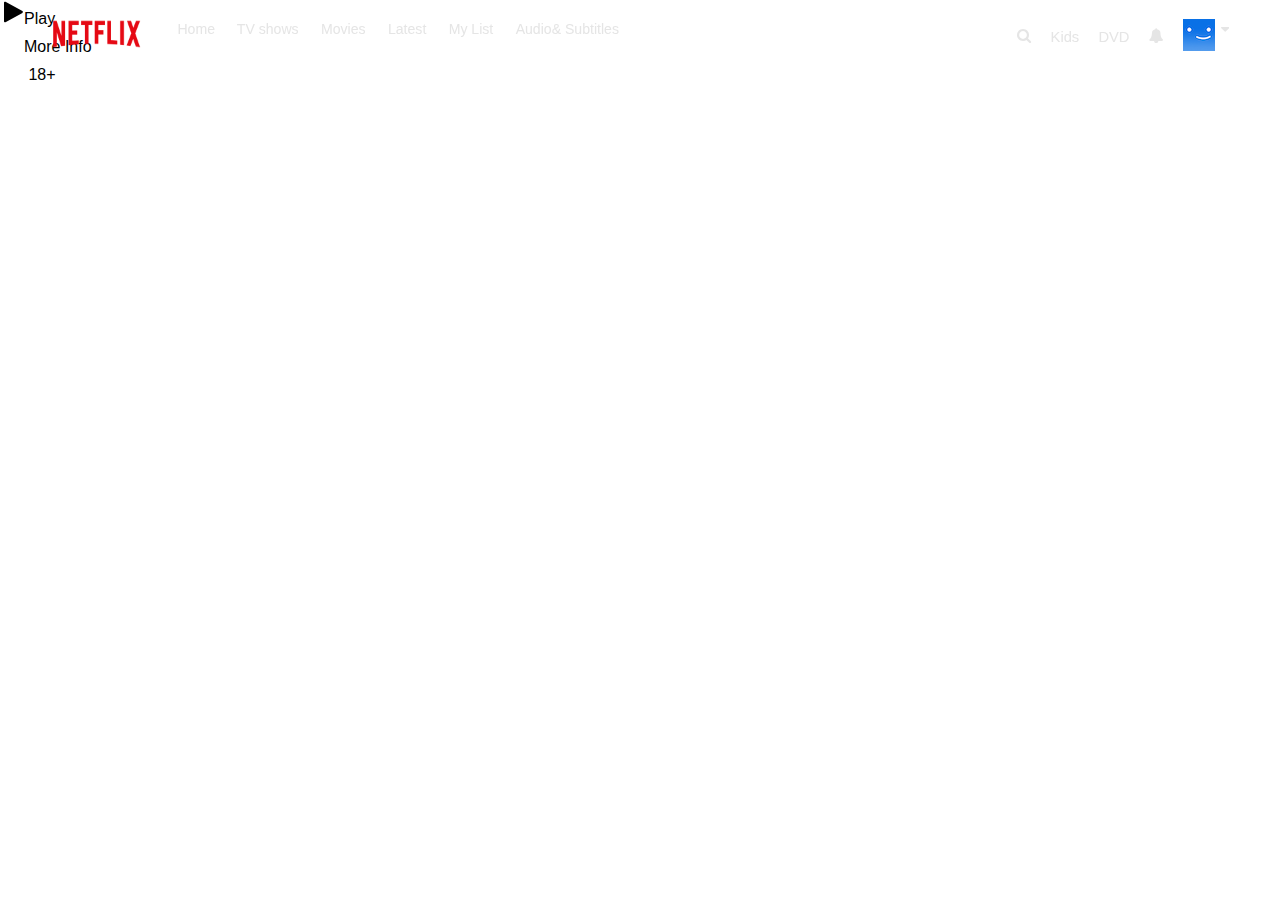
==== commit 4188d816: "adding the banner structure" ====
--- a/index.html
+++ b/index.html
@@ -58,6 +58,34 @@
 
             </div>
 
+            <!--banner-->
+
+        <div id="banner">
+            <div id="banner_elt">
+            <h1 id="banner_title"></h1>
+            <div id="banner_btns">
+            <!-- <button id="banner__button">Play</button>
+            <button id="banner__button">My List</button> -->
+            <div class="banner_left">
+                <div class="banner_btn1"> 
+                    <img src="./images/svgexport-3.svg">Play</div>
+                <div class="banner_btn2"> 
+                    <img src="./images/svgexport-4.svg">More Info</div>
+            </div>
+
+            <div class="banner_right">
+                
+                <img src="./images/svgexport-11.svg" alt="">
+                <a> 18+</a>
+                
+            </div> 
             
+            
+        </div>
+        </div>
+
+    </div>
+
+
         </body>
         </html>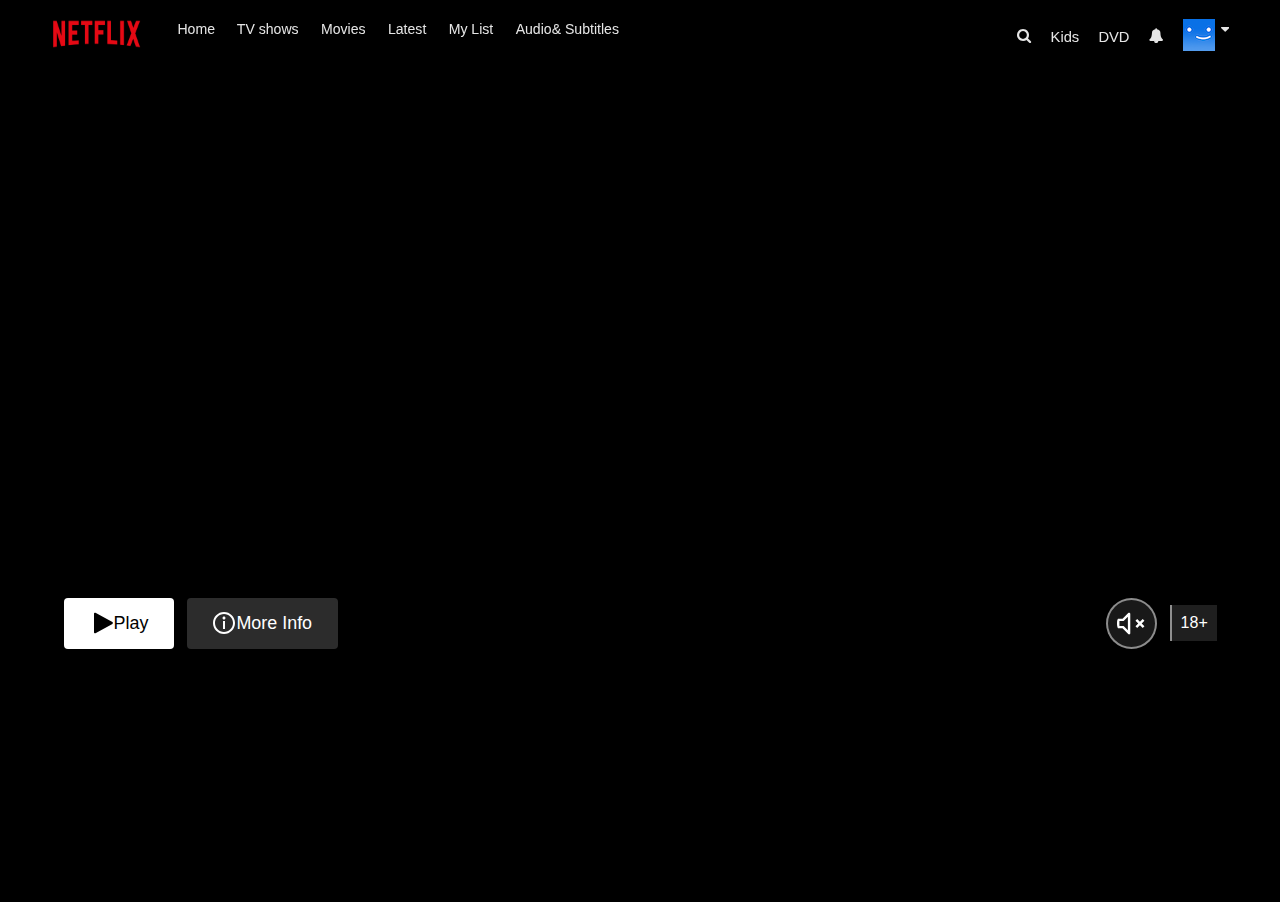
==== commit 661ebdde: "linking to the link.css" ====
--- a/index.html
+++ b/index.html
@@ -57,7 +57,6 @@
                 </div>
 
             </div>
-
             <!--banner-->
 
         <div id="banner">
@@ -85,7 +84,456 @@
         </div>
 
     </div>
-
-
-        </body>
-        </html>+        
+        <!--horizontal sliders-->
+
+        <div id="sliders">
+            <div class="slider__row">
+                <h2 class="slider__title"></h2>
+                <div class="row__imgs"></div>
+            </div>
+        </div>
+    </div>
+
+    <div class="popup">
+        <div class="close_div">
+            <img src="./images/svgexport-12.svg" class="close_btn" />
+        </div>
+
+        <div class="popup_content">
+            <img src="./images/ban_icn.webp" class="img_title" />
+            <div class="content_btns">
+                <button class="cont_btn btn1"><img src="./images/svgexport-3.svg" />Play</button>
+                <div>
+                    <img src="./images/svgexport-9.svg" class="cont_bimg" />
+                </div>
+                <div>
+                    <img src="./images/svgexport-10.svg" class="cont_bimg btn3" />
+                </div>
+                <div>
+                    <img src="./images/svgexport-11.svg" class="cont_bimg">
+                </div>
+            </div>
+
+        </div>
+
+        <div class="popup_padding">
+            <div class="preview_detail">
+                <div class="preview_left">
+                    <span class="match_score">96% Match</span>
+                    <span class="year">2021</span>
+                    <span class="maturity_num"> 18+</span>
+                    <span class="duration">2 Seasons</span>
+                    <span class="audio_badge"></span>
+                    <img class="audio_desc" src="./images/svgexport-15.svg" />
+                    <span class="ptrack_content">
+                        <p>
+                            Lorem ipsum dolor sit amet consectetur adipisicing elit. Optio
+                            deleniti perferendis cupiditate minima!
+                        </p>
+                    </span>
+                </div>
+
+                <div class="preview_right">
+                    <div class="preview_tag">
+                        <span class="prev_title">Cast:
+                            <a>a1, </a>
+                            <a>a2, </a>
+                            <a>a3, </a>
+                        </span>
+                        <span class="prev_title">Genres
+                            <a>a1, </a>
+                            <a>a2, </a>
+                            <a>a3, </a>
+                        </span>
+                        <span class="prev_title">This Show is
+                            <a>a1, </a>
+                            <a>a2, </a>
+                            <a>a3, </a>
+                        </span>
+                    </div>
+                </div>
+            </div>
+
+            <div class="selector">
+                <h3 class="selector_name">Episodes</h3>
+                <div class="season_selector">
+                    <span>Season 1<a class="fa fa-caret-down"></a></span>
+                </div>
+            </div>
+
+            <div class="episode_lists selected">
+                <div class="episode_list">
+                    <h2 class="index_num">1</h2>
+                    <div class="select_play">
+                        <div class="hovered_play">
+                            <img src="./images/p5.jpg" class="select_play_top" />
+                            <img src="./images/svgexport-16.svg" class="play_icn min" />
+                        </div>
+                    </div>
+                    <div class="episode_content">
+                        <div class="episode_title">
+                            <span>The End's Beginning</span>
+                            <span class="episode_length">57m</span>
+                        </div>
+                        <p class="episode_desc">
+                            Lorem ipsum dolor sit, amet consectetur adipisicing elit.
+                            Magni modi, rerum reiciendis libero iure adipisci quod ea
+                            ullam aut nulla recusandae. Perspiciatis dolores ducimus velit
+                            vero officiis expedita maiores architecto!
+                        </p>
+                    </div>
+                </div>
+            </div>
+
+            <div class="episode_lists">
+                <div class="episode_list">
+                    <h2 class="index_num">2</h2>
+                    <div class="select_play">
+                        <div class="hovered_play">
+                            <img src="./images/p5.jpg" class="select_play_top" />
+                            <img src="./images/svgexport-16.svg" class="play_icn min" />
+                        </div>
+                    </div>
+                    <div class="episode_content">
+                        <div class="episode_title">
+                            <span>The End's Beginning</span>
+                            <span class="episode_length">57m</span>
+                        </div>
+                        <p class="episode_desc">
+                            Lorem ipsum dolor sit, amet consectetur adipisicing elit.
+                            Magni modi, rerum reiciendis libero iure adipisci quod ea
+                            ullam aut nulla recusandae. Perspiciatis dolores ducimus velit
+                            vero officiis expedita maiores architecto!
+                        </p>
+                    </div>
+                </div>
+            </div>
+
+            <div class="episode_lists">
+                <div class="episode_list">
+                    <h2 class="index_num">3</h2>
+                    <div class="select_play">
+                        <div class="hovered_play">
+                            <img src="./images/p5.jpg" class="select_play_top" />
+                            <img src="./images/svgexport-16.svg" class="play_icn min" />
+                        </div>
+                    </div>
+                    <div class="episode_content">
+                        <div class="episode_title">
+                            <span>The End's Beginning</span>
+                            <span class="episode_length">57m</span>
+                        </div>
+                        <p class="episode_desc">
+                            Lorem ipsum dolor sit, amet consectetur adipisicing elit.
+                            Magni modi, rerum reiciendis libero iure adipisci quod ea
+                            ullam aut nulla recusandae. Perspiciatis dolores ducimus velit
+                            vero officiis expedita maiores architecto!
+                        </p>
+                    </div>
+                </div>
+            </div>
+
+            <div class="episode_lists">
+                <div class="episode_list">
+                    <h2 class="index_num">4</h2>
+                    <div class="select_play">
+                        <div class="hovered_play">
+                            <img src="./images/p5.jpg" class="select_play_top" />
+                            <img src="./images/svgexport-16.svg" class="play_icn min" />
+                        </div>
+                    </div>
+                    <div class="episode_content">
+                        <div class="episode_title">
+                            <span>The End's Beginning</span>
+                            <span class="episode_length">57m</span>
+                        </div>
+                        <p class="episode_desc">
+                            Lorem ipsum dolor sit, amet consectetur adipisicing elit.
+                            Magni modi, rerum reiciendis libero iure adipisci quod ea
+                            ullam aut nulla recusandae. Perspiciatis dolores ducimus velit
+                            vero officiis expedita maiores architecto!
+                        </p>
+                    </div>
+                </div>
+            </div>
+
+            <div class="episode_lists">
+                <div class="episode_list">
+                    <h2 class="index_num">5</h2>
+                    <div class="select_play">
+                        <div class="hovered_play">
+                            <img src="./images/p5.jpg" class="select_play_top" />
+                            <img src="./images/svgexport-16.svg" class="play_icn min" />
+                        </div>
+                    </div>
+                    <div class="episode_content">
+                        <div class="episode_title">
+                            <span>The End's Beginning</span>
+                            <span class="episode_length">57m</span>
+                        </div>
+                        <p class="episode_desc">
+                            Lorem ipsum dolor sit, amet consectetur adipisicing elit.
+                            Magni modi, rerum reiciendis libero iure adipisci quod ea
+                            ullam aut nulla recusandae. Perspiciatis dolores ducimus velit
+                            vero officiis expedita maiores architecto!
+                        </p>
+                    </div>
+                </div>
+
+            </div>
+
+
+            <h3 class="title_header">
+                <img src="./images/svgexport-17.svg" class="title_groupimg" />More
+                Like This
+            </h3>
+
+            <div class="collection">
+                <div class="grid_itm">
+                    <div class="collc_card">
+                        <div class="hovered_play">
+                            <img src="./images/p5.jpg" class="collec_img" />
+                            <img src="./images/svgexport-16.svg" class="play_icn" />
+                        </div>
+                        <div class="collec_title">
+                            <div class="collec_row">
+                                <div>
+                                    <span class="collec_simmilarity">88% Match</span>
+                                    <span class="collec_maturitynum">7+</span>
+                                    <span>2021</span>
+                                </div>
+
+                                <div>
+                                    <img src="./images/svgexport-9.svg" class="collec_add" />
+                                </div>
+                            </div>
+
+                            <p class="collec_desc">
+                                Lorem ipsum dolor sit amet, consectetur adipisicing elit.
+                                Inventore, vero quasi hic in harum sunt, eaque ut totam
+                                dolorem voluptates minus saepe omnis
+                            </p>
+                        </div>
+                    </div>
+                </div>
+
+                <div class="grid_itm">
+                    <div class="collc_card">
+                        <div class="hovered_play">
+                            <img src="./images/p1.jpg" class="collec_img" />
+                            <img src="./images/svgexport-16.svg" class="play_icn" />
+                        </div>
+                        <div class="collec_title">
+                            <div class="collec_row">
+                                <div>
+                                    <span class="collec_simmilarity">88% Match</span>
+                                    <span class="collec_maturitynum">7+</span>
+                                    <span>2021</span>
+                                </div>
+
+                                <div>
+                                    <img src="./images/svgexport-9.svg" class="collec_add" />
+                                </div>
+                            </div>
+                            <p class="collec_desc">
+                                Lorem ipsum dolor sit amet, consectetur adipisicing elit.
+                                Inventore, vero quasi hic in harum sunt, eaque ut totam
+                                dolorem voluptates minus saepe omnis
+                            </p>
+                        </div>
+                    </div>
+                </div>
+
+                <div class="grid_itm">
+                    <div class="collc_card">
+                        <div class="hovered_play">
+                            <img src="./images/p4.jpg" class="collec_img" />
+                            <img src="./images/svgexport-16.svg" class="play_icn" />
+                        </div>
+                        <div class="collec_title">
+                            <div class="collec_row">
+                                <div>
+                                    <span class="collec_simmilarity">88% Match</span>
+                                    <span class="collec_maturitynum">7+</span>
+                                    <span>2021</span>
+                                </div>
+
+                                <div>
+                                    <img src="./images/svgexport-9.svg" class="collec_add" />
+                                </div>
+                            </div>
+                            <p class="collec_desc">
+                                Lorem ipsum dolor sit amet, consectetur adipisicing elit.
+                                Inventore, vero quasi hic in harum sunt, eaque ut totam
+                                dolorem voluptates minus saepe omnis
+                            </p>
+                        </div>
+                    </div>
+                </div>
+
+                <div class="grid_itm">
+                    <div class="collc_card">
+                        <div class="hovered_play">
+                            <img src="./images/p2.jpg" class="collec_img" />
+                            <img src="./images/svgexport-16.svg" class="play_icn" />
+                        </div>
+                        <div class="collec_title">
+                            <div class="collec_row">
+                                <div>
+                                    <span class="collec_simmilarity">88% Match</span>
+                                    <span class="collec_maturitynum">7+</span>
+                                    <span>2021</span>
+                                </div>
+
+                                <div>
+                                    <img src="./images/svgexport-9.svg" class="collec_add" />
+                                </div>
+                            </div>
+                            <p class="collec_desc">
+                                Lorem ipsum dolor sit amet, consectetur adipisicing elit.
+                                Inventore, vero quasi hic in harum sunt, eaque ut totam
+                                dolorem voluptates minus saepe omnis
+                            </p>
+                        </div>
+                    </div>
+                </div>
+
+                <div class="grid_itm">
+                    <div class="collc_card">
+                        <div class="hovered_play">
+                            <img src="./images/p11.jpg" class="collec_img" />
+                            <img src="./images/svgexport-16.svg" class="play_icn" />
+                        </div>
+                        <div class="collec_title">
+                            <div class="collec_row">
+                                <div>
+                                    <span class="collec_simmilarity">88% Match</span>
+                                    <span class="collec_maturitynum">7+</span>
+                                    <span>2021</span>
+                                </div>
+
+                                <div>
+                                    <img src="./images/svgexport-9.svg" class="collec_add" />
+                                </div>
+                            </div>
+                            <p class="collec_desc">
+                                Lorem ipsum dolor sit amet, consectetur adipisicing elit.
+                                Inventore, vero quasi hic in harum sunt, eaque ut totam
+                                dolorem voluptates minus saepe omnis
+                            </p>
+                        </div>
+                    </div>
+                </div>
+            </div>
+
+            <!-- Trailers and More-->
+
+            <h3 class="title_header">Trailers and More</h3>
+
+            <div class="trailers">
+                <div class="trailer_itm">
+                    <div class="trail_card">
+                        <div class="hovered_play">
+                            <img src="./images/p7.jpg" class="collec_img" />
+                            <img src="./images/svgexport-16.svg" class="play_icn" />
+                        </div>
+                        <div class="trail_title">
+                            <p class="trail_desc">
+                                Lorem ipsum dolor sit amet, consectetur adipisicing elit.
+                            </p>
+                        </div>
+                    </div>
+                </div>
+
+                <div class="trailer_itm">
+                    <div class="trail_card">
+                        <div class="hovered_play">
+                            <img src="./images/p3.jpg" class="collec_img" />
+                            <img src="./images/svgexport-16.svg" class="play_icn" />
+                        </div>
+                        <div class="trail_title">
+                            <p class="trail_desc">
+                                Lorem ipsum dolor sit amet, consectetur adipisicing elit.
+                            </p>
+                        </div>
+                    </div>
+                </div>
+
+                <div class="trailer_itm">
+                    <div class="trail_card">
+                        <div class="hovered_play">
+                            <img src="./images/p5.jpg" class="collec_img" />
+                            <img src="./images/svgexport-16.svg" class="play_icn" />
+                        </div>
+                        <div class="trail_title">
+                            <p class="trail_desc">
+                                Lorem ipsum dolor sit amet, consectetur adipisicing elit.
+                            </p>
+                        </div>
+                    </div>
+                </div>
+
+                <div class="trailer_itm">
+                    <div class="trail_card">
+                        <div class="hovered_play">
+                            <img src="./images/p4.jpg" class="collec_img" />
+                            <img src="./images/svgexport-16.svg" class="play_icn" />
+                        </div>
+                        <div class="trail_title">
+                            <p class="trail_desc">
+                                Lorem ipsum dolor sit amet, consectetur adipisicing elit.
+                            </p>
+                        </div>
+                    </div>
+                </div>
+            </div>
+
+            <h3 class="title_header tabout">About Locke & Key</h3>
+            <div class="bottom_about">
+                <div class="about_row">
+                    <span class="tags_label">Cast:</span>
+                    <a>Darby</a>
+                    <a>Conor</a>
+                    <a>Emilia</a>
+                    <a>Jones blues</a>
+                    <a>steve harrington</a>
+                    <a>ipsum alumunium</a>
+                    <a>lorem</a>
+                    <a>tiop</a>
+                </div>
+                <div class="cast_row">
+                    <span class="tags_label">Genre:</span>
+                    <a>Fantancy TV Shows,</a>
+                    <a>Teen Tv Shows,</a>
+                    <a>TV Action & Adventure,</a>
+                    <a>US TV shows</a>
+                </div>
+                <div class="cast_row">
+                    <span class="tags_label">This show is:</span>
+                    <a>Mind-Bending,</a>
+                    <a>Witty</a>
+                    <a>Irrelevant</a>
+                </div>
+                <div class="cast_row">
+                    <span class="tags_label end">Maturity rating:</span>
+                    <span class="about_maturitynum">18+</span>
+                    <span>Vilolence,</span>
+                    <span>Sex,</span>
+                    <span>substances</span>
+                    <p>Recommended for ages 18 and up</p>
+                </div>
+            </div>
+        </div>
+
+
+    
+    </div>
+    
+    <script src="./js/index.js"></script>
+    <script src="./config.js"></script>
+    <script src="./js/api.js"></script>
+
+</body>
+
+</html>--- a/css/body.css
+++ b/css/body.css
@@ -0,0 +1,195 @@
+@font-face {
+  font-family: Netflix-Sans;
+  src: url(./Font/NetflixSans-Light.otf);
+}
+@font-face {
+  font-family: Netflix-bold;
+  src: url(./Font/NetflixSans-Bold.otf);
+}
+
+* {
+  margin: 0;
+  padding: 0;
+  box-sizing: border-box;
+  font-family: Netflix-Sans, Arial, Helvetica, sans-serif;
+
+}
+
+body {
+  background-color: black;
+  font-family: "Poppins", sans-serif;
+  color: white;
+}
+
+
+/* banner style*/
+
+#banner{
+  /* background-image: linear-gradient(rgba(0,0,0, 0) 0%,rgba(0,0,0, 1) 100%),url("../images/cvr-new.webp"); */
+  background-size: cover;
+  background-position: 50%;
+  color: white;
+  object-fit: contain;
+  width: 100%;
+  height: 94vh;
+  overflow-x: hidden;
+  left: 0;
+  opacity: 1;
+  transition: opacity .4s cubic-bezier(.665,.235,.265,.8) 0s;
+}
+
+#banner_elt{
+margin-left: 5vw ;
+left: 2%;
+padding-top: 65vh;
+display: inline-block;
+
+}
+
+#banner_title{   
+width: 25vw;
+padding-bottom: 1vw;
+}
+
+
+
+#banner_btns{
+cursor: pointer;
+color: white;
+margin-right: 1rem ;
+/* width: fit-content; */
+display: flex;
+justify-content: space-between;
+} 
+
+
+.banner_btn1{
+background-color: white;
+color: black;
+margin-right: 1vw;
+font-size: 1.4vw;
+border-radius: 4px;
+border-color: transparent;
+padding: .8vw 2vw;
+display: flex;
+justify-content: center;
+align-items: center;
+
+}
+
+.banner_btns img{
+  padding-right: .7vw;
+}
+
+.banner_btn1:hover{
+  background-color: rgba(255, 255, 255, 0.75);  
+}
+
+.banner_btn2{
+
+background-color: rgba(109, 109, 110, 0.4);
+color: white;
+font-size: 1.4vw;
+border-radius: 4px;
+border-color: transparent;
+padding: .8vw 2vw;
+display: flex;
+justify-content: center;
+align-items: center;
+
+}
+
+.banner_btn2:hover{
+background-color: rgba(109, 109, 110, 0.7);
+}
+
+.banner_left{
+  display: flex;
+  padding-right: 60vw;
+}
+
+.banner_right{
+  display: flex;
+  position: relative;
+  width: max-content;
+  justify-content: center;
+  align-items: center;
+  
+}
+.banner_right img{
+  border-radius: 50%;
+  padding: .7vw;
+  height: 4vw;
+  cursor: pointer;
+  background-color: rgba(42,42,42,.6);
+  border: 2px solid hsla(0,0%,100%,.5);
+  margin-right: 1vw;
+
+}
+
+.banner_right img :hover{
+  border-color: white;
+  background-color: rgba(255, 255, 255, 0.1);
+}
+
+.banner_right a{
+  border-left: 2px solid hsla(0,0%,100%,.5);
+  background: #33333399;
+  padding: .7vw;
+  width: fill;
+  right: 0;
+}
+
+.banner_right img:hover{
+  background: rgba(255, 255, 255, 0.1);
+}
+
+
+/*sliders */
+
+#sliders{
+  color: white;
+  padding: 0vw 0vw 0vw 4vw ;
+  line-height: 1.25vw;
+  vertical-align: bottom;
+
+}
+
+.a{
+  background-color: transparent;
+}
+
+.slider__title{
+  color: white;
+  font-size: 1.4vw;
+  font-weight: 600;
+  line-height: 1.4vw;
+}
+.row__imgs{
+  display: flex;
+  overflow-y: hidden;
+  overflow-x: scroll;
+  padding-bottom: 3.4vw;
+  padding-top: 1vw;
+  
+}
+.row__imgs img{
+  cursor: pointer;
+}
+
+.row__imgs::-webkit-scrollbar{
+  display: none;
+}
+
+.row__img{
+  width: 18vw;
+  object-fit: contain;
+  margin-right: .5vw;
+  max-height: 15vw;
+  transition: transform 450ms;
+
+}
+
+
+
+
